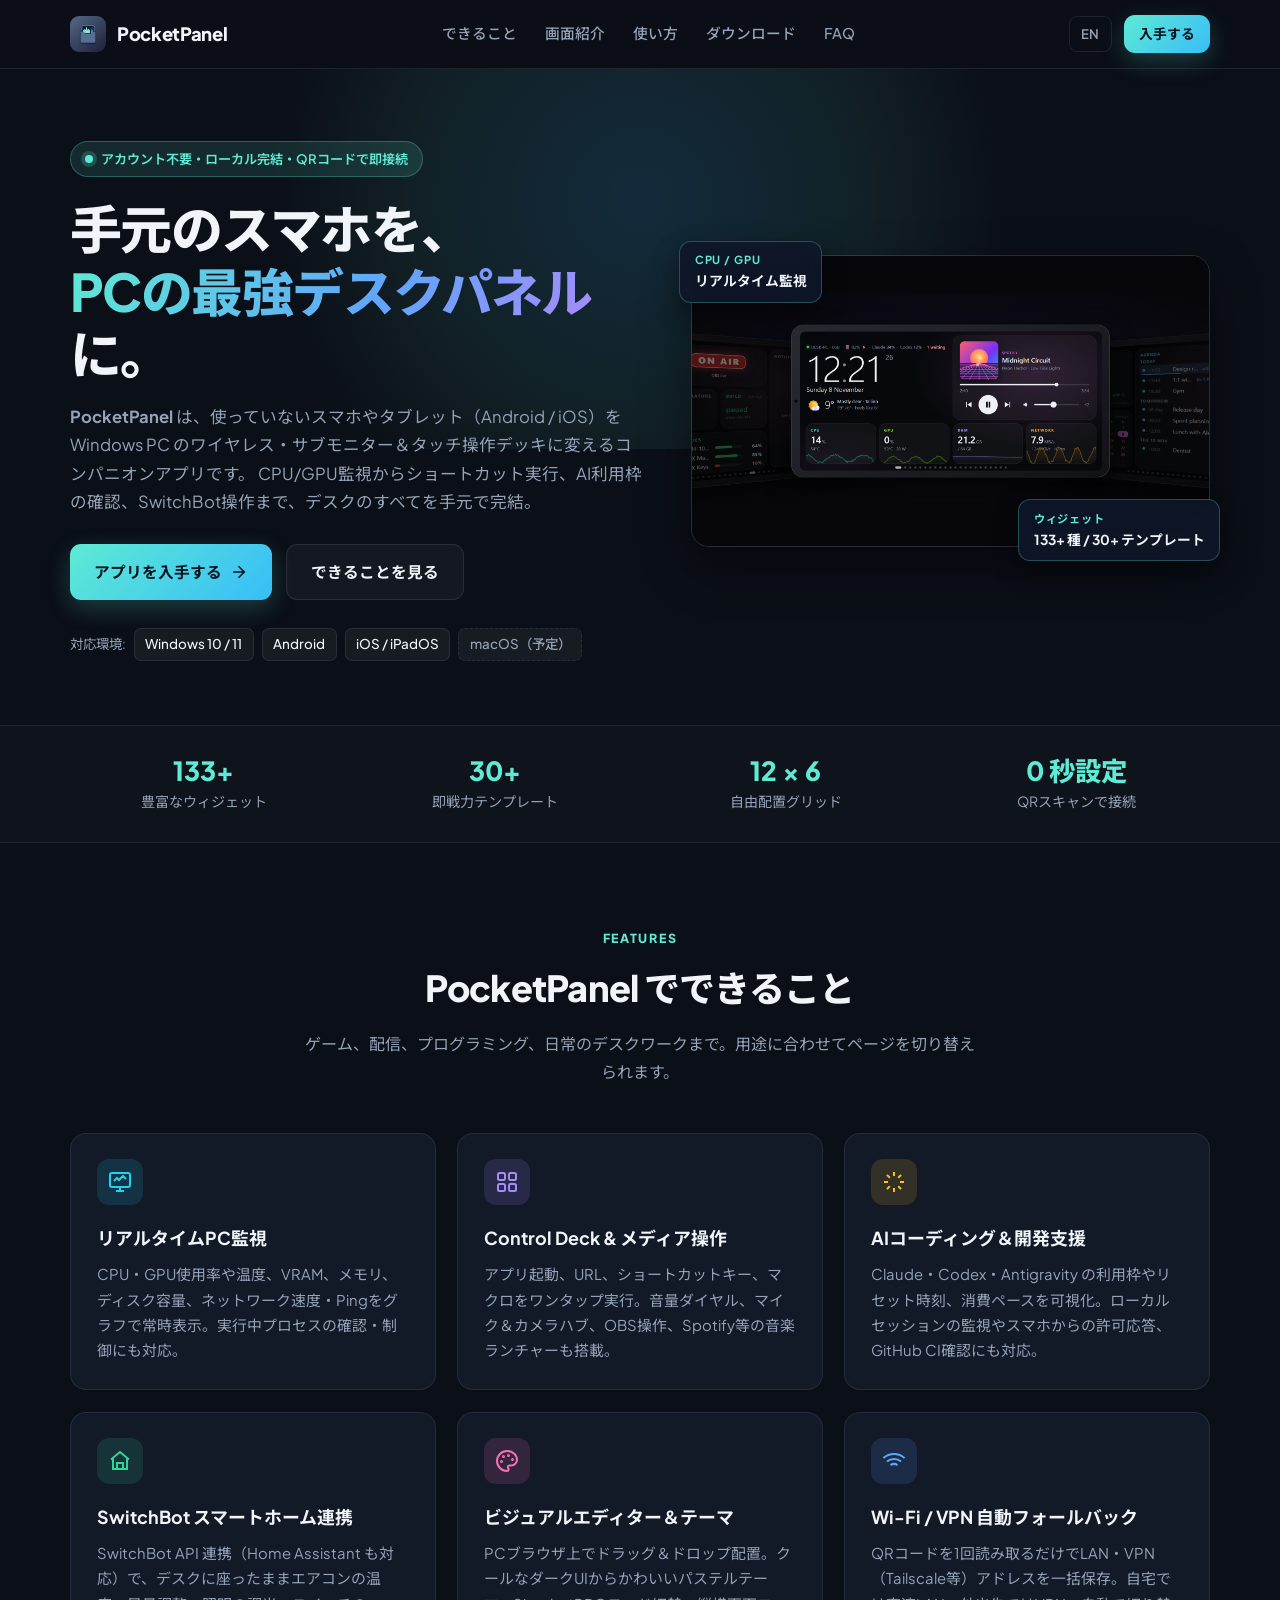
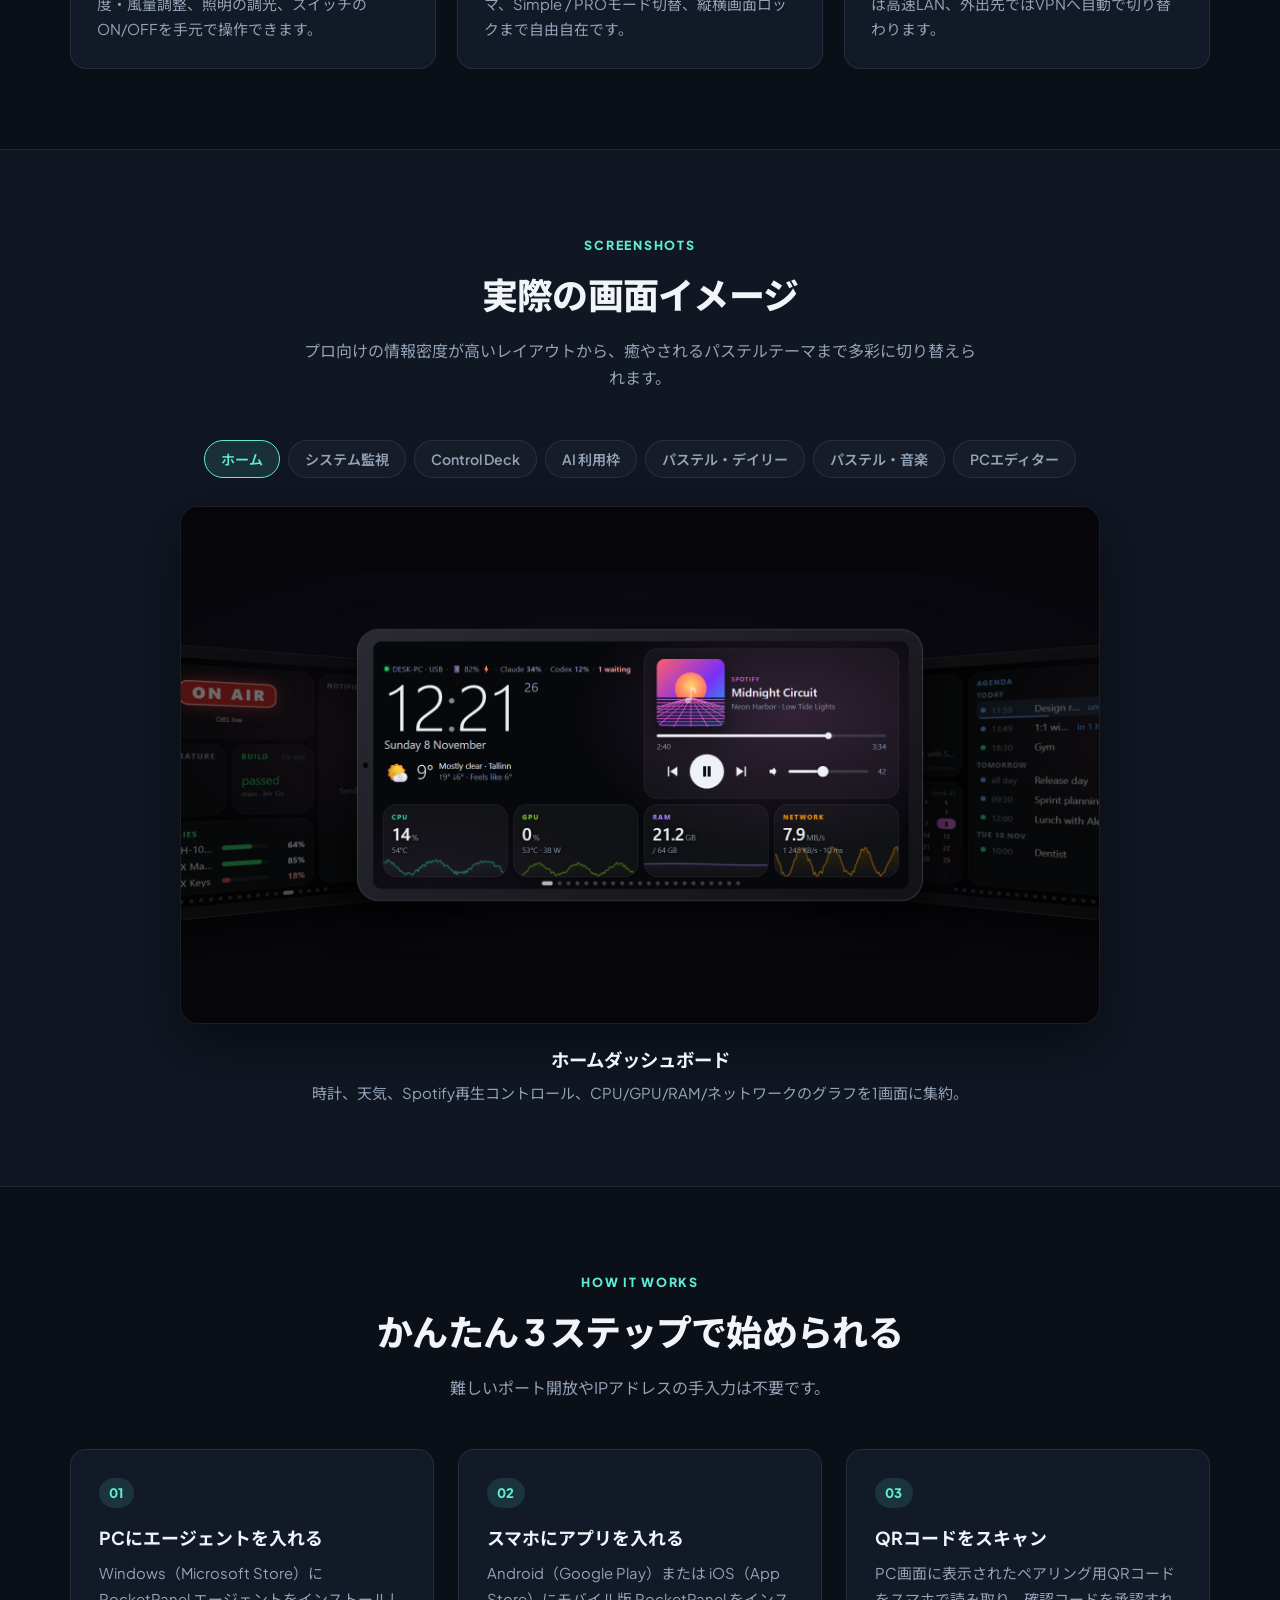
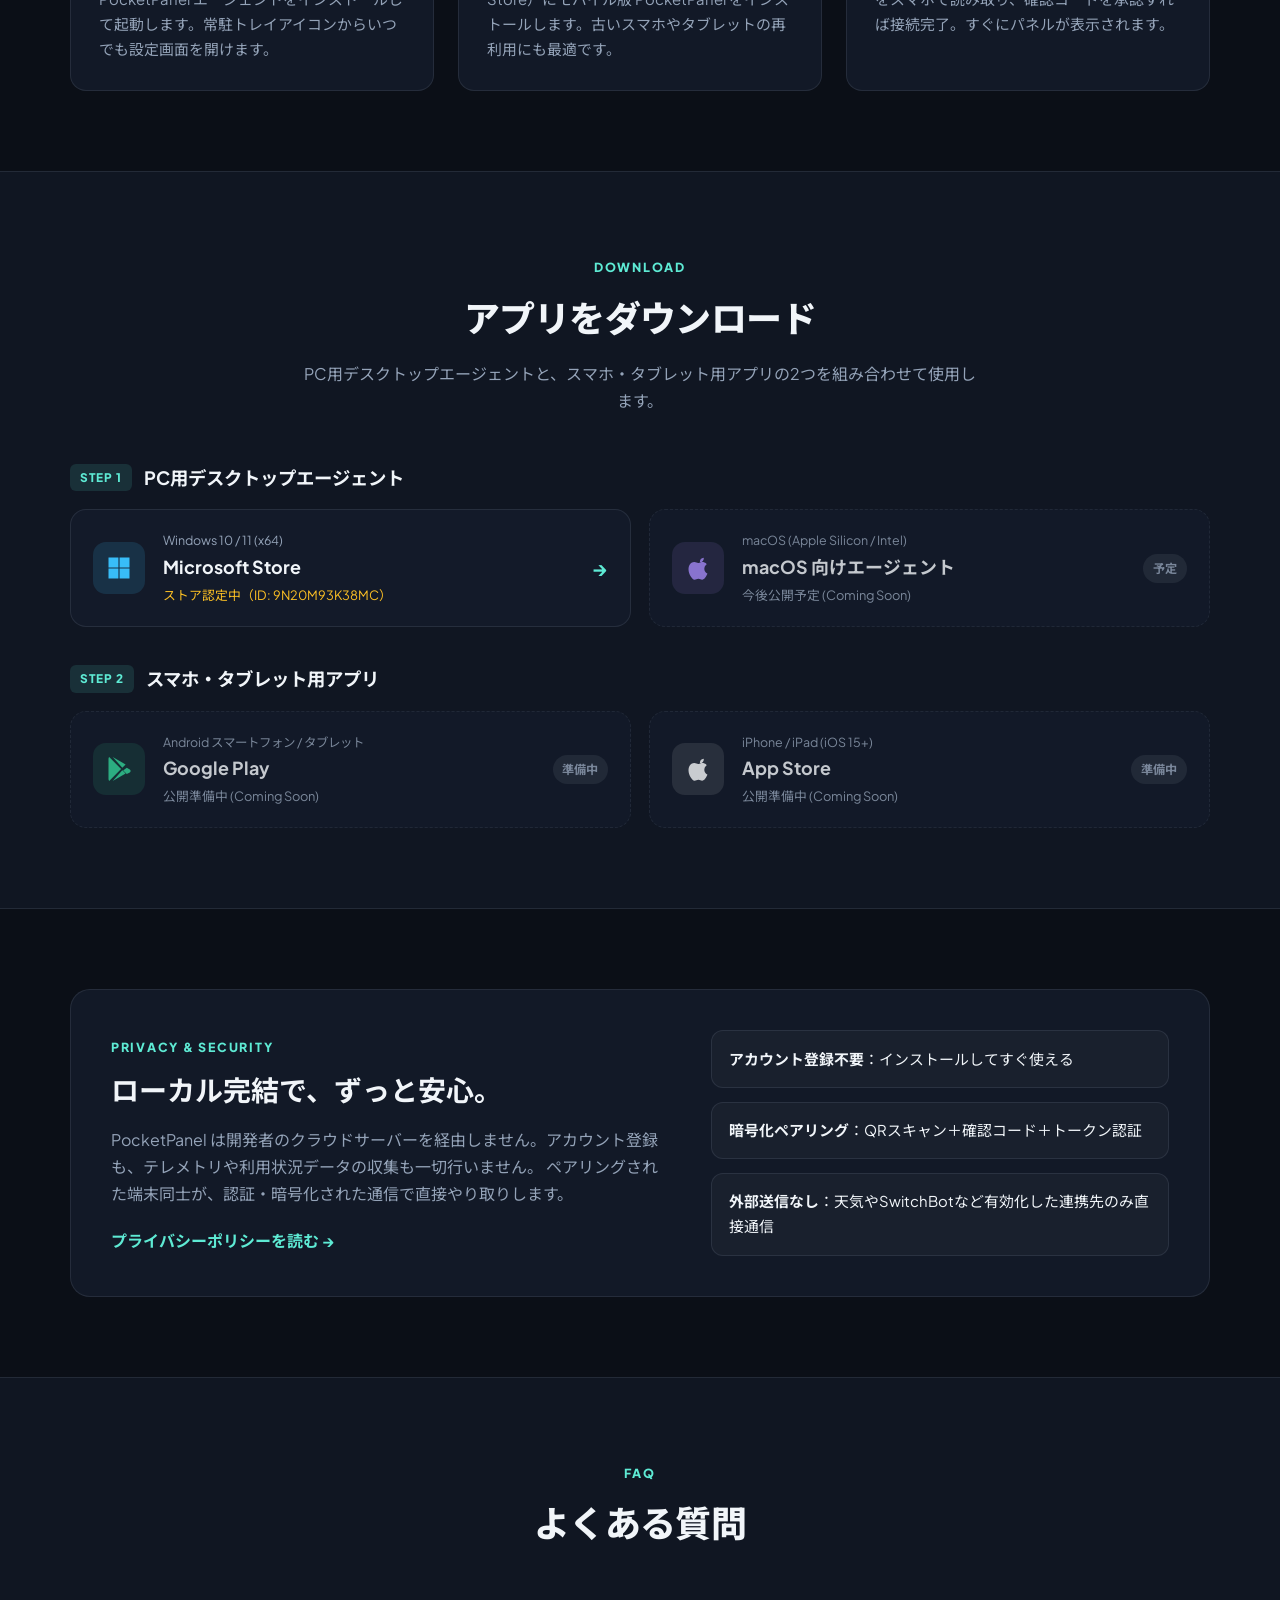
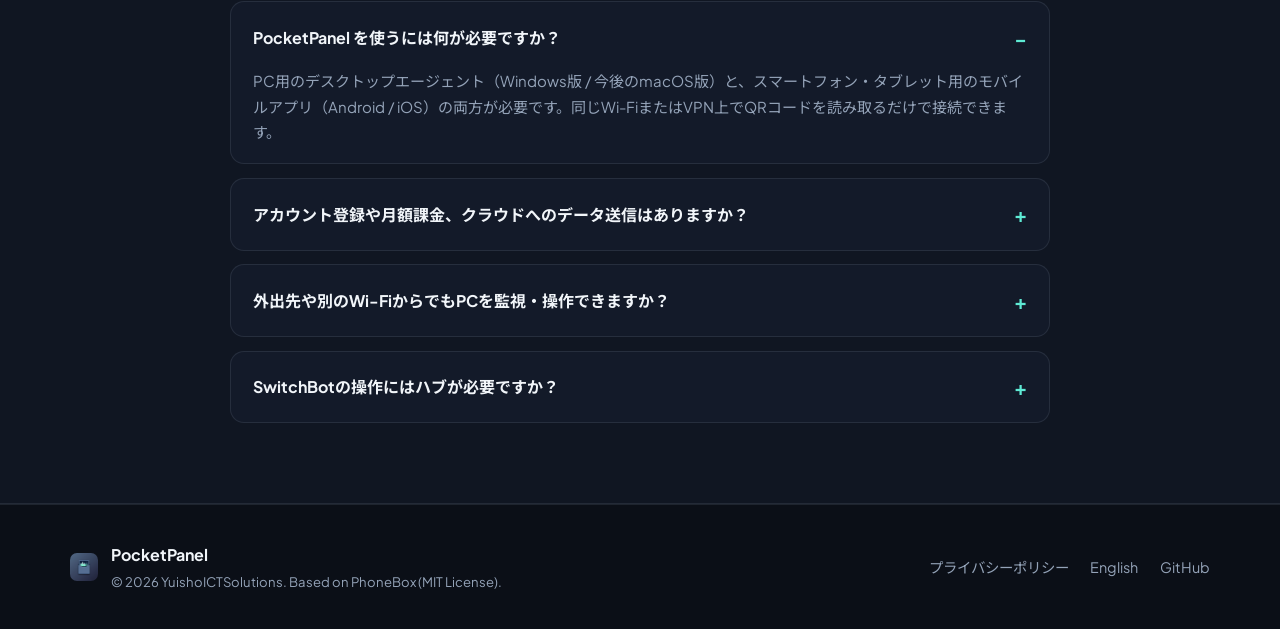
==== index.html @ a10e97d0 "feat: add SEO-optimized PocketPanel website and GitHub Pages workflow" ====
<!DOCTYPE html>
<html lang="ja">
<head>
  <meta charset="UTF-8">
  <meta name="viewport" content="width=device-width, initial-scale=1.0">
  <title>PocketPanel｜スマホをPCのサブモニター＆タッチ操作パネルに</title>
  <meta name="description" content="PocketPanelはスマートフォンやタブレット（Android / iOS）をPCのワイヤレス・サブモニター＆タッチ操作パネルに変えるコンパニオンアプリ。CPU/GPU監視、Control Deck、AI利用枠チェック、SwitchBotスマートホーム連携をQRコード1回で簡単接続。">
  <meta name="keywords" content="PocketPanel,ポケットパネル,サブモニター,PCモニター,システムモニター,マクロデッキ,Control Deck,リモートコントロール,CPU GPU 監視,SwitchBot,Tailscale,Android,iOS,Windows,macOS">
  <meta name="author" content="YuishoICTSolutions">
  <meta name="robots" content="index, follow, max-image-preview:large">
  <meta name="theme-color" content="#0b0f17">

  <!-- Canonical & Multilingual SEO -->
  <link rel="canonical" href="https://shou160714.github.io/DeskPanel/">
  <link rel="alternate" hreflang="ja" href="https://shou160714.github.io/DeskPanel/">
  <link rel="alternate" hreflang="en" href="https://shou160714.github.io/DeskPanel/en/">
  <link rel="alternate" hreflang="x-default" href="https://shou160714.github.io/DeskPanel/en/">

  <!-- Icons & Manifest -->
  <link rel="icon" type="image/png" href="assets/icon.png">
  <link rel="apple-touch-icon" href="assets/icon.png">
  <link rel="manifest" href="site.webmanifest">

  <!-- Open Graph / OGP -->
  <meta property="og:type" content="website">
  <meta property="og:site_name" content="PocketPanel">
  <meta property="og:locale" content="ja_JP">
  <meta property="og:locale:alternate" content="en_US">
  <meta property="og:title" content="PocketPanel｜スマホをPCのサブモニター＆タッチ操作パネルに">
  <meta property="og:description" content="CPU/GPUのリアルタイム監視、ワンタップ操作のControl Deck、AI利用枠・SwitchBot操作まで。スマホ1台を最強のデスクパネルに。">
  <meta property="og:url" content="https://shou160714.github.io/DeskPanel/">
  <meta property="og:image" content="https://shou160714.github.io/DeskPanel/assets/og-image.png">
  <meta property="og:image:width" content="1920">
  <meta property="og:image:height" content="1080">
  <meta property="og:image:alt" content="PocketPanel デスクパネルの画面イメージ">

  <!-- Twitter Card -->
  <meta name="twitter:card" content="summary_large_image">
  <meta name="twitter:title" content="PocketPanel｜スマホをPCのサブモニター＆タッチ操作パネルに">
  <meta name="twitter:description" content="CPU/GPU監視、Control Deck、AIセッション管理、SwitchBot連携をQRコード接続で。Windows・Android・iOS対応。">
  <meta name="twitter:image" content="https://shou160714.github.io/DeskPanel/assets/og-image.png">

  <!-- Fonts -->
  <link rel="preconnect" href="https://fonts.googleapis.com">
  <link rel="preconnect" href="https://fonts.gstatic.com" crossorigin>
  <link href="https://fonts.googleapis.com/css2?family=Noto+Sans+JP:wght@400;500;600;700;800&family=Plus+Jakarta+Sans:wght@500;600;700;800&display=swap" rel="stylesheet">

  <link rel="stylesheet" href="styles.css">

  <!-- Structured Data: SoftwareApplication -->
  <script type="application/ld+json">
  {
    "@context": "https://schema.org",
    "@type": "SoftwareApplication",
    "name": "PocketPanel",
    "applicationCategory": "UtilitiesApplication",
    "operatingSystem": "Windows 10, Windows 11, Android, iOS, macOS",
    "description": "スマートフォンやタブレットをPCのワイヤレス・サブモニターおよびタッチ操作パネルに変えるコンパニオンアプリ。CPU/GPU監視、ショートカット実行、メディア操作、AI利用枠確認、SwitchBotスマートホーム連携に対応。",
    "url": "https://shou160714.github.io/DeskPanel/",
    "image": "https://shou160714.github.io/DeskPanel/assets/og-image.png",
    "screenshot": [
      "https://shou160714.github.io/DeskPanel/assets/screenshots/02_mobile_home.png",
      "https://shou160714.github.io/DeskPanel/assets/screenshots/03_mobile_system.png",
      "https://shou160714.github.io/DeskPanel/assets/screenshots/04_mobile_deck.png",
      "https://shou160714.github.io/DeskPanel/assets/screenshots/05_mobile_ai.png",
      "https://shou160714.github.io/DeskPanel/assets/screenshots/01_pc_editor.png"
    ],
    "softwareVersion": "1.0.1",
    "author": {
      "@type": "Organization",
      "name": "YuishoICTSolutions"
    },
    "publisher": {
      "@type": "Organization",
      "name": "YuishoICTSolutions"
    },
    "offers": {
      "@type": "Offer",
      "price": "0",
      "priceCurrency": "JPY"
    },
    "downloadUrl": "https://apps.microsoft.com/detail/9N20M93K38MC"
  }
  </script>

  <!-- Structured Data: FAQPage -->
  <script type="application/ld+json">
  {
    "@context": "https://schema.org",
    "@type": "FAQPage",
    "mainEntity": [
      {
        "@type": "Question",
        "name": "PocketPanelを使うには何が必要ですか？",
        "acceptedAnswer": {
          "@type": "Answer",
          "text": "PC用のデスクトップエージェント（Windows版・macOS版予定）と、スマートフォン・タブレット用のモバイルアプリ（Android / iOS）が必要です。両方をインストールし、QRコードを読み取るだけで接続できます。"
        }
      },
      {
        "@type": "Question",
        "name": "アカウント登録やクラウドへのデータ送信はありますか？",
        "acceptedAnswer": {
          "@type": "Answer",
          "text": "ありません。PocketPanelはアカウント不要で、開発者のサーバーも保有していません。PCとスマホ間はUSBまたは認証・暗号化されたローカルネットワーク（Wi-Fi / Tailscale等のVPN）で直接通信します。"
        }
      },
      {
        "@type": "Question",
        "name": "外出先や別のネットワークからでも接続できますか？",
        "acceptedAnswer": {
          "@type": "Answer",
          "text": "はい。自宅のWi-Fi（LAN）とVPN（Tailscaleなど）の自動フォールバックに対応しているため、自宅では低遅延のLAN接続、外出先ではVPN経由へ自動で切り替わります。"
        }
      },
      {
        "@type": "Question",
        "name": "SwitchBotなどのスマートホーム操作にも対応していますか？",
        "acceptedAnswer": {
          "@type": "Answer",
          "text": "はい。SwitchBot API連携およびHome Assistantに対応しており、エアコンの温度調整や照明の調光、スイッチのON/OFFをPocketPanelのウィジェットから直接操作できます。"
        }
      }
    ]
  }
  </script>
</head>
<body>
  <!-- Header -->
  <header class="site-header" id="top">
    <div class="container header-inner">
      <a href="#top" class="brand" aria-label="PocketPanel ホーム">
        <img src="assets/icon.png" alt="PocketPanel アイコン" width="36" height="36" class="brand-icon">
        <span class="brand-name">PocketPanel</span>
      </a>

      <nav class="nav-links" aria-label="メインナビゲーション">
        <a href="#features">できること</a>
        <a href="#gallery">画面紹介</a>
        <a href="#how-it-works">使い方</a>
        <a href="#download">ダウンロード</a>
        <a href="#faq">FAQ</a>
      </nav>

      <div class="header-actions">
        <a href="en/" class="lang-switch" hreflang="en" lang="en" aria-label="Switch to English">EN</a>
        <a href="#download" class="btn btn-sm btn-primary">入手する</a>
        <button class="menu-toggle" id="menuToggle" aria-label="メニューを開く" aria-expanded="false">
          <span></span><span></span><span></span>
        </button>
      </div>
    </div>

    <!-- Mobile Drawer -->
    <div class="mobile-nav" id="mobileNav" hidden>
      <a href="#features">できること</a>
      <a href="#gallery">画面紹介</a>
      <a href="#how-it-works">使い方</a>
      <a href="#download">ダウンロード</a>
      <a href="#faq">FAQ</a>
      <a href="en/" hreflang="en" lang="en">English</a>
    </div>
  </header>

  <main>
    <!-- Hero Section -->
    <section class="hero">
      <div class="hero-glow" aria-hidden="true"></div>
      <div class="container hero-grid">
        <div class="hero-copy">
          <div class="badge-pill">
            <span class="pulse-dot" aria-hidden="true"></span>
            アカウント不要・ローカル完結・QRコードで即接続
          </div>
          <h1>
            手元のスマホを、<br>
            <span class="gradient-text">PCの最強デスクパネル</span>に。
          </h1>
          <p class="hero-lead">
            <strong>PocketPanel</strong> は、使っていないスマホやタブレット（Android / iOS）を
            Windows PC のワイヤレス・サブモニター＆タッチ操作デッキに変えるコンパニオンアプリです。
            CPU/GPU監視からショートカット実行、AI利用枠の確認、SwitchBot操作まで、デスクのすべてを手元で完結。
          </p>

          <div class="hero-cta">
            <a href="#download" class="btn btn-primary btn-lg">
              アプリを入手する
              <svg width="18" height="18" viewBox="0 0 24 24" fill="none" stroke="currentColor" stroke-width="2.2" stroke-linecap="round" stroke-linejoin="round" aria-hidden="true"><path d="M5 12h14"/><path d="m12 5 7 7-7 7"/></svg>
            </a>
            <a href="#features" class="btn btn-ghost btn-lg">できることを見る</a>
          </div>

          <div class="hero-platforms" aria-label="対応プラットフォーム">
            <span>対応環境:</span>
            <span class="platform-chip">Windows 10 / 11</span>
            <span class="platform-chip">Android</span>
            <span class="platform-chip">iOS / iPadOS</span>
            <span class="platform-chip chip-soon">macOS（予定）</span>
          </div>
        </div>

        <div class="hero-visual">
          <div class="device-showcase">
            <img
              src="assets/screenshots/02_mobile_home.png"
              alt="PocketPanel ホーム画面：時計、天気、Spotify再生操作、CPU/GPU/RAM/ネットワークのリアルタイムグラフを表示"
              width="1920"
              height="1080"
              class="hero-image"
            >
            <div class="floating-card fc-1">
              <span class="fc-label">CPU / GPU</span>
              <span class="fc-value">リアルタイム監視</span>
            </div>
            <div class="floating-card fc-2">
              <span class="fc-label">ウィジェット</span>
              <span class="fc-value">133+ 種 / 30+ テンプレート</span>
            </div>
          </div>
        </div>
      </div>
    </section>

    <!-- Highlights Strip -->
    <section class="highlights" aria-label="主な数値と特徴">
      <div class="container highlights-grid">
        <div class="highlight-item">
          <strong>133+</strong>
          <span>豊富なウィジェット</span>
        </div>
        <div class="highlight-item">
          <strong>30+</strong>
          <span>即戦力テンプレート</span>
        </div>
        <div class="highlight-item">
          <strong>12 × 6</strong>
          <span>自由配置グリッド</span>
        </div>
        <div class="highlight-item">
          <strong>0 秒設定</strong>
          <span>QRスキャンで接続</span>
        </div>
      </div>
    </section>

    <!-- Features Section -->
    <section class="section" id="features">
      <div class="container">
        <div class="section-head">
          <span class="section-eyebrow">FEATURES</span>
          <h2>PocketPanel でできること</h2>
          <p>ゲーム、配信、プログラミング、日常のデスクワークまで。用途に合わせてページを切り替えられます。</p>
        </div>

        <div class="features-grid">
          <article class="feature-card">
            <div class="feature-icon icon-cyan" aria-hidden="true">
              <svg width="24" height="24" viewBox="0 0 24 24" fill="none" stroke="currentColor" stroke-width="2"><rect x="2" y="3" width="20" height="14" rx="2"/><path d="M8 21h8"/><path d="M12 17v4"/><path d="m6 11 3-3 2 2 4-4 3 3"/></svg>
            </div>
            <h3>リアルタイムPC監視</h3>
            <p>CPU・GPU使用率や温度、VRAM、メモリ、ディスク容量、ネットワーク速度・Pingをグラフで常時表示。実行中プロセスの確認・制御にも対応。</p>
          </article>

          <article class="feature-card">
            <div class="feature-icon icon-purple" aria-hidden="true">
              <svg width="24" height="24" viewBox="0 0 24 24" fill="none" stroke="currentColor" stroke-width="2"><rect x="3" y="3" width="7" height="7" rx="1.5"/><rect x="14" y="3" width="7" height="7" rx="1.5"/><rect x="3" y="14" width="7" height="7" rx="1.5"/><rect x="14" y="14" width="7" height="7" rx="1.5"/></svg>
            </div>
            <h3>Control Deck &amp; メディア操作</h3>
            <p>アプリ起動、URL、ショートカットキー、マクロをワンタップ実行。音量ダイヤル、マイク＆カメラハブ、OBS操作、Spotify等の音楽ランチャーも搭載。</p>
          </article>

          <article class="feature-card">
            <div class="feature-icon icon-amber" aria-hidden="true">
              <svg width="24" height="24" viewBox="0 0 24 24" fill="none" stroke="currentColor" stroke-width="2"><path d="M12 2v4"/><path d="m16.2 7.8 2.9-2.9"/><path d="M18 12h4"/><path d="m16.2 16.2 2.9 2.9"/><path d="M12 18v4"/><path d="m4.9 19.1 2.9-2.9"/><path d="M2 12h4"/><path d="m4.9 4.9 2.9 2.9"/></svg>
            </div>
            <h3>AIコーディング＆開発支援</h3>
            <p>Claude・Codex・Antigravity の利用枠やリセット時刻、消費ペースを可視化。ローカルセッションの監視やスマホからの許可応答、GitHub CI確認にも対応。</p>
          </article>

          <article class="feature-card">
            <div class="feature-icon icon-emerald" aria-hidden="true">
              <svg width="24" height="24" viewBox="0 0 24 24" fill="none" stroke="currentColor" stroke-width="2"><path d="M3 10.5 12 3l9 7.5"/><path d="M5 9.5V20h14V9.5"/><path d="M9 20v-6h6v6"/></svg>
            </div>
            <h3>SwitchBot スマートホーム連携</h3>
            <p>SwitchBot API 連携（Home Assistant も対応）で、デスクに座ったままエアコンの温度・風量調整、照明の調光、スイッチのON/OFFを手元で操作できます。</p>
          </article>

          <article class="feature-card">
            <div class="feature-icon icon-pink" aria-hidden="true">
              <svg width="24" height="24" viewBox="0 0 24 24" fill="none" stroke="currentColor" stroke-width="2"><circle cx="13.5" cy="6.5" r=".5" fill="currentColor"/><circle cx="17.5" cy="10.5" r=".5" fill="currentColor"/><circle cx="8.5" cy="7.5" r=".5" fill="currentColor"/><circle cx="6.5" cy="12.5" r=".5" fill="currentColor"/><path d="M12 2C6.5 2 2 6.5 2 12s4.5 10 10 10c.926 0 1.648-.746 1.648-1.688 0-.437-.18-.835-.437-1.125-.29-.289-.438-.652-.438-1.125a1.64 1.64 0 0 1 1.668-1.668h1.996c3.051 0 5.555-2.503 5.555-5.554C21.965 6.012 17.461 2 12 2z"/></svg>
            </div>
            <h3>ビジュアルエディター＆テーマ</h3>
            <p>PCブラウザ上でドラッグ＆ドロップ配置。クールなダークUIからかわいいパステルテーマ、Simple / PROモード切替、縦横画面ロックまで自由自在です。</p>
          </article>

          <article class="feature-card">
            <div class="feature-icon icon-blue" aria-hidden="true">
              <svg width="24" height="24" viewBox="0 0 24 24" fill="none" stroke="currentColor" stroke-width="2"><path d="M5 12.55a11 11 0 0 1 14.08 0"/><path d="M1.42 9a16 16 0 0 1 21.16 0"/><path d="M8.53 16.11a6 6 0 0 1 6.95 0"/><line x1="12" y1="20" x2="12.01" y2="20"/></svg>
            </div>
            <h3>Wi-Fi / VPN 自動フォールバック</h3>
            <p>QRコードを1回読み取るだけでLAN・VPN（Tailscale等）アドレスを一括保存。自宅では高速LAN、外出先ではVPNへ自動で切り替わります。</p>
          </article>
        </div>
      </div>
    </section>

    <!-- Gallery Section -->
    <section class="section section-alt" id="gallery">
      <div class="container">
        <div class="section-head">
          <span class="section-eyebrow">SCREENSHOTS</span>
          <h2>実際の画面イメージ</h2>
          <p>プロ向けの情報密度が高いレイアウトから、癒やされるパステルテーマまで多彩に切り替えられます。</p>
        </div>

        <div class="gallery-tabs" role="tablist" aria-label="スクリーンショット切り替え">
          <button class="tab-btn active" role="tab" aria-selected="true" data-slide="0">ホーム</button>
          <button class="tab-btn" role="tab" aria-selected="false" data-slide="1">システム監視</button>
          <button class="tab-btn" role="tab" aria-selected="false" data-slide="2">Control Deck</button>
          <button class="tab-btn" role="tab" aria-selected="false" data-slide="3">AI 利用枠</button>
          <button class="tab-btn" role="tab" aria-selected="false" data-slide="4">パステル・デイリー</button>
          <button class="tab-btn" role="tab" aria-selected="false" data-slide="5">パステル・音楽</button>
          <button class="tab-btn" role="tab" aria-selected="false" data-slide="6">PCエディター</button>
        </div>

        <div class="gallery-stage">
          <div class="gallery-frame">
            <img
              id="galleryMainImage"
              src="assets/screenshots/02_mobile_home.png"
              alt="PocketPanel ホーム画面"
              width="1920"
              height="1080"
              loading="lazy"
            >
          </div>
          <div class="gallery-caption">
            <h3 id="galleryTitle">ホームダッシュボード</h3>
            <p id="galleryDesc">時計、天気、Spotify再生コントロール、CPU/GPU/RAM/ネットワークのグラフを1画面に集約。</p>
          </div>
        </div>
      </div>
    </section>

    <!-- How it works -->
    <section class="section" id="how-it-works">
      <div class="container">
        <div class="section-head">
          <span class="section-eyebrow">HOW IT WORKS</span>
          <h2>かんたん 3 ステップで始められる</h2>
          <p>難しいポート開放やIPアドレスの手入力は不要です。</p>
        </div>

        <div class="steps-grid">
          <div class="step-card">
            <span class="step-num">01</span>
            <h3>PCにエージェントを入れる</h3>
            <p>Windows（Microsoft Store）に PocketPanel エージェントをインストールして起動します。常駐トレイアイコンからいつでも設定画面を開けます。</p>
          </div>
          <div class="step-card">
            <span class="step-num">02</span>
            <h3>スマホにアプリを入れる</h3>
            <p>Android（Google Play）または iOS（App Store）にモバイル版 PocketPanel をインストールします。古いスマホやタブレットの再利用にも最適です。</p>
          </div>
          <div class="step-card">
            <span class="step-num">03</span>
            <h3>QRコードをスキャン</h3>
            <p>PC画面に表示されたペアリング用QRコードをスマホで読み取り、確認コードを承認すれば接続完了。すぐにパネルが表示されます。</p>
          </div>
        </div>
      </div>
    </section>

    <!-- Download / Store Links Section -->
    <section class="section section-alt" id="download">
      <div class="container">
        <div class="section-head">
          <span class="section-eyebrow">DOWNLOAD</span>
          <h2>アプリをダウンロード</h2>
          <p>PC用デスクトップエージェントと、スマホ・タブレット用アプリの2つを組み合わせて使用します。</p>
        </div>

        <div class="download-groups">
          <!-- PC Agent Group -->
          <div class="download-group">
            <h3 class="group-title">
              <span class="group-step">STEP 1</span>
              PC用デスクトップエージェント
            </h3>
            <div class="store-cards">
              <a
                href="https://apps.microsoft.com/detail/9N20M93K38MC"
                target="_blank"
                rel="noopener noreferrer"
                class="store-card"
                data-store="msStore"
              >
                <div class="store-icon store-ms" aria-hidden="true">
                  <svg width="28" height="28" viewBox="0 0 24 24" fill="currentColor"><path d="M3 3h8.5v8.5H3V3zm9.5 0H21v8.5h-8.5V3zM3 12.5h8.5V21H3v-8.5zm9.5 0H21V21h-8.5v-8.5z"/></svg>
                </div>
                <div class="store-info">
                  <span class="store-sub">Windows 10 / 11 (x64)</span>
                  <strong class="store-name">Microsoft Store</strong>
                  <span class="store-status status-review">ストア認定中（ID: 9N20M93K38MC）</span>
                </div>
                <span class="store-arrow" aria-hidden="true">→</span>
              </a>

              <div class="store-card store-soon" data-store="macOs" aria-disabled="true">
                <div class="store-icon store-mac" aria-hidden="true">
                  <svg width="28" height="28" viewBox="0 0 24 24" fill="currentColor"><path d="M18.71 19.5c-.83 1.24-1.71 2.45-3.05 2.47-1.34.03-1.77-.79-3.29-.79-1.53 0-2 .77-3.27.82-1.31.05-2.3-1.32-3.14-2.53C4.25 17 2.94 12.45 4.7 9.39c.87-1.52 2.43-2.48 4.12-2.51 1.28-.02 2.5.87 3.29.87.78 0 2.26-1.07 3.81-.91.65.03 2.47.26 3.64 1.98-.09.06-2.17 1.28-2.15 3.81.03 3.02 2.65 4.03 2.68 4.04-.03.07-.42 1.44-1.38 2.83M15.96 6.32c.66-.8 1.11-1.91.99-3.02-.95.04-2.11.63-2.79 1.43-.61.7-.11 1.84-.98 2.93 1.07.08 2.12-.54 2.78-1.34z"/></svg>
                </div>
                <div class="store-info">
                  <span class="store-sub">macOS (Apple Silicon / Intel)</span>
                  <strong class="store-name">macOS 向けエージェント</strong>
                  <span class="store-status status-soon">今後公開予定 (Coming Soon)</span>
                </div>
                <span class="store-badge">予定</span>
              </div>
            </div>
          </div>

          <!-- Mobile App Group -->
          <div class="download-group">
            <h3 class="group-title">
              <span class="group-step">STEP 2</span>
              スマホ・タブレット用アプリ
            </h3>
            <div class="store-cards">
              <div class="store-card store-soon" data-store="googlePlay" aria-disabled="true">
                <div class="store-icon store-play" aria-hidden="true">
                  <svg width="28" height="28" viewBox="0 0 24 24" fill="currentColor"><path d="M3.61 1.814L13.793 12 3.61 22.186a1.75 1.75 0 0 1-.61-1.34V3.154c0-.517.224-.998.61-1.34zm11.24 11.243l2.823 2.823-11.07 6.306 8.247-9.129zm3.822-2.176l2.573 1.466c.99.564.99 1.992 0 2.556l-2.573 1.466-3.133-3.133 3.133-2.355zM6.603 1.814l11.07 6.306-2.823 2.823L6.603 1.814z"/></svg>
                </div>
                <div class="store-info">
                  <span class="store-sub">Android スマートフォン / タブレット</span>
                  <strong class="store-name">Google Play</strong>
                  <span class="store-status status-soon">公開準備中 (Coming Soon)</span>
                </div>
                <span class="store-badge">準備中</span>
              </div>

              <div class="store-card store-soon" data-store="appStore" aria-disabled="true">
                <div class="store-icon store-ios" aria-hidden="true">
                  <svg width="28" height="28" viewBox="0 0 24 24" fill="currentColor"><path d="M18.71 19.5c-.83 1.24-1.71 2.45-3.05 2.47-1.34.03-1.77-.79-3.29-.79-1.53 0-2 .77-3.27.82-1.31.05-2.3-1.32-3.14-2.53C4.25 17 2.94 12.45 4.7 9.39c.87-1.52 2.43-2.48 4.12-2.51 1.28-.02 2.5.87 3.29.87.78 0 2.26-1.07 3.81-.91.65.03 2.47.26 3.64 1.98-.09.06-2.17 1.28-2.15 3.81.03 3.02 2.65 4.03 2.68 4.04-.03.07-.42 1.44-1.38 2.83M15.96 6.32c.66-.8 1.11-1.91.99-3.02-.95.04-2.11.63-2.79 1.43-.61.7-.11 1.84-.98 2.93 1.07.08 2.12-.54 2.78-1.34z"/></svg>
                </div>
                <div class="store-info">
                  <span class="store-sub">iPhone / iPad (iOS 15+)</span>
                  <strong class="store-name">App Store</strong>
                  <span class="store-status status-soon">公開準備中 (Coming Soon)</span>
                </div>
                <span class="store-badge">準備中</span>
              </div>
            </div>
          </div>
        </div>
      </div>
    </section>

    <!-- Privacy & Security -->
    <section class="section" id="security">
      <div class="container security-box">
        <div class="security-copy">
          <span class="section-eyebrow">PRIVACY &amp; SECURITY</span>
          <h2>ローカル完結で、ずっと安心。</h2>
          <p>
            PocketPanel は開発者のクラウドサーバーを経由しません。アカウント登録も、テレメトリや利用状況データの収集も一切行いません。
            ペアリングされた端末同士が、認証・暗号化された通信で直接やり取りします。
          </p>
          <a href="privacy.html" class="link-arrow">プライバシーポリシーを読む →</a>
        </div>
        <ul class="security-list">
          <li><strong>アカウント登録不要</strong>：インストールしてすぐ使える</li>
          <li><strong>暗号化ペアリング</strong>：QRスキャン＋確認コード＋トークン認証</li>
          <li><strong>外部送信なし</strong>：天気やSwitchBotなど有効化した連携先のみ直接通信</li>
        </ul>
      </div>
    </section>

    <!-- FAQ Section -->
    <section class="section section-alt" id="faq">
      <div class="container faq-container">
        <div class="section-head">
          <span class="section-eyebrow">FAQ</span>
          <h2>よくある質問</h2>
        </div>

        <div class="faq-list">
          <details class="faq-item" open>
            <summary>PocketPanel を使うには何が必要ですか？</summary>
            <p>PC用のデスクトップエージェント（Windows版 / 今後のmacOS版）と、スマートフォン・タブレット用のモバイルアプリ（Android / iOS）の両方が必要です。同じWi-FiまたはVPN上でQRコードを読み取るだけで接続できます。</p>
          </details>
          <details class="faq-item">
            <summary>アカウント登録や月額課金、クラウドへのデータ送信はありますか？</summary>
            <p>いいえ、アカウント登録やクラウドサーバーへのデータ送信はありません。すべての設定やPCステータス情報はローカル環境とペアリング済み端末の間でのみ通信されます。</p>
          </details>
          <details class="faq-item">
            <summary>外出先や別のWi-FiからでもPCを監視・操作できますか？</summary>
            <p>はい。TailscaleなどのVPNアドレスもQRコードペアリング時に一括保存されるため、自宅Wi-Fiでは低遅延のLAN接続、外出先ではVPN経由へ自動で切り替わります。</p>
          </details>
          <details class="faq-item">
            <summary>SwitchBotの操作にはハブが必要ですか？</summary>
            <p>SwitchBot API（v1.1）経由でデバイスと通信するため、SwitchBotアプリ上でAPIトークン・シークレットを発行し、対応するSwitchBotハブ製品等と連携しているデバイスを操作できます。</p>
          </details>
        </div>
      </div>
    </section>
  </main>

  <!-- Footer -->
  <footer class="site-footer">
    <div class="container footer-inner">
      <div class="footer-brand">
        <img src="assets/icon.png" alt="PocketPanel" width="28" height="28">
        <div>
          <strong>PocketPanel</strong>
          <p class="footer-copy">© 2026 YuishoICTSolutions. Based on PhoneBox (MIT License).</p>
        </div>
      </div>
      <div class="footer-links">
        <a href="privacy.html">プライバシーポリシー</a>
        <a href="en/">English</a>
        <a href="https://github.com/shou160714/DeskPanel" target="_blank" rel="noopener noreferrer">GitHub</a>
      </div>
    </div>
  </footer>

  <script src="script.js"></script>
</body>
</html>
---- styles.css ----
:root {
  --bg: #0b0f17;
  --bg-alt: #101622;
  --surface: rgba(21, 29, 44, 0.78);
  --surface-hover: rgba(30, 41, 61, 0.92);
  --border: rgba(148, 163, 184, 0.14);
  --border-strong: rgba(94, 234, 212, 0.35);
  --text: #f1f5f9;
  --text-muted: #94a3b8;
  --accent: #5eead4;
  --accent-2: #60a5fa;
  --accent-bg: rgba(94, 234, 212, 0.12);
  --radius: 16px;
  --radius-sm: 10px;
  --shadow: 0 20px 50px rgba(0, 0, 0, 0.45);
  --font-sans: "Plus Jakarta Sans", "Noto Sans JP", system-ui, -apple-system, sans-serif;
}

*,
*::before,
*::after {
  box-sizing: border-box;
}

html {
  scroll-behavior: smooth;
}

body {
  margin: 0;
  font-family: var(--font-sans);
  background: var(--bg);
  color: var(--text);
  line-height: 1.7;
  -webkit-font-smoothing: antialiased;
  overflow-x: hidden;
}

img {
  max-width: 100%;
  height: auto;
  display: block;
}

a {
  color: inherit;
  text-decoration: none;
}

.container {
  width: min(1140px, 100% - 2.5rem);
  margin-inline: auto;
}

/* Header */
.site-header {
  position: sticky;
  top: 0;
  z-index: 50;
  background: rgba(11, 15, 23, 0.82);
  backdrop-filter: blur(14px);
  border-bottom: 1px solid var(--border);
}

.header-inner {
  display: flex;
  align-items: center;
  justify-content: space-between;
  height: 68px;
  gap: 1rem;
}

.brand {
  display: flex;
  align-items: center;
  gap: 0.7rem;
  font-weight: 800;
  font-size: 1.15rem;
  letter-spacing: -0.02em;
}

.brand-icon {
  border-radius: 9px;
}

.nav-links {
  display: flex;
  align-items: center;
  gap: 1.75rem;
}

.nav-links a {
  font-size: 0.92rem;
  font-weight: 500;
  color: var(--text-muted);
  transition: color 0.2s;
}

.nav-links a:hover {
  color: var(--text);
}

.header-actions {
  display: flex;
  align-items: center;
  gap: 0.75rem;
}

.lang-switch {
  padding: 0.35rem 0.7rem;
  border-radius: 8px;
  border: 1px solid var(--border);
  font-size: 0.82rem;
  font-weight: 600;
  color: var(--text-muted);
  transition: all 0.2s;
}

.lang-switch:hover {
  color: var(--text);
  border-color: var(--border-strong);
}

.menu-toggle {
  display: none;
  flex-direction: column;
  justify-content: center;
  gap: 5px;
  width: 38px;
  height: 38px;
  background: transparent;
  border: 1px solid var(--border);
  border-radius: 8px;
  cursor: pointer;
  padding: 0 8px;
}

.menu-toggle span {
  display: block;
  height: 2px;
  background: var(--text);
  border-radius: 2px;
}

.mobile-nav {
  display: flex;
  flex-direction: column;
  padding: 0.75rem 1.25rem 1.25rem;
  border-top: 1px solid var(--border);
  background: var(--bg);
}

.mobile-nav[hidden] {
  display: none;
}

.mobile-nav a {
  padding: 0.65rem 0;
  color: var(--text-muted);
  font-weight: 500;
  border-bottom: 1px solid rgba(148, 163, 184, 0.08);
}

/* Buttons */
.btn {
  display: inline-flex;
  align-items: center;
  justify-content: center;
  gap: 0.5rem;
  font-weight: 700;
  border-radius: 11px;
  transition: transform 0.18s, box-shadow 0.2s, background 0.2s, border-color 0.2s;
  cursor: pointer;
}

.btn-sm {
  padding: 0.45rem 0.95rem;
  font-size: 0.86rem;
}

.btn-lg {
  padding: 0.85rem 1.5rem;
  font-size: 0.98rem;
}

.btn-primary {
  background: linear-gradient(135deg, #5eead4, #38bdf8);
  color: #06131f;
  box-shadow: 0 8px 24px rgba(94, 234, 212, 0.22);
}

.btn-primary:hover {
  transform: translateY(-2px);
  box-shadow: 0 12px 28px rgba(94, 234, 212, 0.34);
}

.btn-ghost {
  background: rgba(255, 255, 255, 0.04);
  border: 1px solid var(--border);
  color: var(--text);
}

.btn-ghost:hover {
  background: rgba(255, 255, 255, 0.09);
  border-color: rgba(148, 163, 184, 0.35);
}

/* Hero */
.hero {
  position: relative;
  padding: 4.5rem 0 4rem;
  overflow: hidden;
}

.hero-glow {
  position: absolute;
  inset: -120px auto auto 50%;
  transform: translateX(-50%);
  width: 900px;
  height: 500px;
  background: radial-gradient(circle, rgba(56, 189, 248, 0.16) 0%, rgba(94, 234, 212, 0.08) 45%, transparent 72%);
  pointer-events: none;
  z-index: 0;
}

.hero-grid {
  position: relative;
  z-index: 1;
  display: grid;
  grid-template-columns: 1.05fr 0.95fr;
  gap: 3rem;
  align-items: center;
}

.badge-pill {
  display: inline-flex;
  align-items: center;
  gap: 0.55rem;
  padding: 0.38rem 0.85rem;
  border-radius: 999px;
  background: var(--accent-bg);
  border: 1px solid rgba(94, 234, 212, 0.28);
  color: var(--accent);
  font-size: 0.82rem;
  font-weight: 600;
  margin-bottom: 1.25rem;
}

.pulse-dot {
  width: 8px;
  height: 8px;
  border-radius: 50%;
  background: var(--accent);
  box-shadow: 0 0 0 4px rgba(94, 234, 212, 0.2);
}

.hero h1 {
  margin: 0 0 1.15rem;
  font-size: clamp(2.1rem, 4.2vw, 3.25rem);
  line-height: 1.2;
  letter-spacing: -0.03em;
  font-weight: 800;
}

.gradient-text {
  background: linear-gradient(120deg, #5eead4 0%, #60a5fa 60%, #a78bfa 100%);
  -webkit-background-clip: text;
  background-clip: text;
  color: transparent;
}

.hero-lead {
  color: var(--text-muted);
  font-size: 1.04rem;
  margin: 0 0 1.75rem;
  max-width: 56ch;
}

.hero-cta {
  display: flex;
  flex-wrap: wrap;
  gap: 0.85rem;
  margin-bottom: 1.75rem;
}

.hero-platforms {
  display: flex;
  flex-wrap: wrap;
  align-items: center;
  gap: 0.5rem;
  font-size: 0.84rem;
  color: var(--text-muted);
}

.platform-chip {
  padding: 0.25rem 0.65rem;
  border-radius: 7px;
  background: rgba(255, 255, 255, 0.05);
  border: 1px solid var(--border);
  color: var(--text);
  font-weight: 500;
}

.chip-soon {
  color: var(--text-muted);
  border-style: dashed;
}

.device-showcase {
  position: relative;
}

.hero-image {
  border-radius: 18px;
  border: 1px solid rgba(148, 163, 184, 0.2);
  box-shadow: var(--shadow);
}

.floating-card {
  position: absolute;
  background: rgba(15, 23, 42, 0.88);
  backdrop-filter: blur(10px);
  border: 1px solid rgba(94, 234, 212, 0.28);
  border-radius: 12px;
  padding: 0.55rem 0.9rem;
  box-shadow: 0 10px 25px rgba(0, 0, 0, 0.4);
  display: flex;
  flex-direction: column;
}

.fc-1 {
  top: -14px;
  left: -12px;
}

.fc-2 {
  bottom: -14px;
  right: -10px;
}

.fc-label {
  font-size: 0.7rem;
  text-transform: uppercase;
  letter-spacing: 0.08em;
  color: var(--accent);
  font-weight: 700;
}

.fc-value {
  font-size: 0.86rem;
  font-weight: 700;
}

/* Highlights Strip */
.highlights {
  border-block: 1px solid var(--border);
  background: rgba(255, 255, 255, 0.015);
  padding: 1.75rem 0;
}

.highlights-grid {
  display: grid;
  grid-template-columns: repeat(4, 1fr);
  gap: 1.5rem;
  text-align: center;
}

.highlight-item strong {
  display: block;
  font-size: 1.65rem;
  font-weight: 800;
  color: var(--accent);
  line-height: 1.25;
}

.highlight-item span {
  font-size: 0.88rem;
  color: var(--text-muted);
}

/* Sections */
.section {
  padding: 5rem 0;
}

.section-alt {
  background: var(--bg-alt);
  border-block: 1px solid var(--border);
}

.section-head {
  text-align: center;
  max-width: 680px;
  margin: 0 auto 3rem;
}

.section-eyebrow {
  display: inline-block;
  font-size: 0.78rem;
  font-weight: 800;
  letter-spacing: 0.14em;
  color: var(--accent);
  margin-bottom: 0.5rem;
}

.section-head h2 {
  margin: 0 0 0.75rem;
  font-size: clamp(1.65rem, 3vw, 2.25rem);
  font-weight: 800;
  letter-spacing: -0.02em;
}

.section-head p {
  margin: 0;
  color: var(--text-muted);
}

/* Features Grid */
.features-grid {
  display: grid;
  grid-template-columns: repeat(3, 1fr);
  gap: 1.35rem;
}

.feature-card {
  background: var(--surface);
  border: 1px solid var(--border);
  border-radius: var(--radius);
  padding: 1.6rem;
  transition: transform 0.2s, border-color 0.2s, background 0.2s;
}

.feature-card:hover {
  transform: translateY(-4px);
  border-color: var(--border-strong);
  background: var(--surface-hover);
}

.feature-icon {
  width: 46px;
  height: 46px;
  border-radius: 12px;
  display: grid;
  place-items: center;
  margin-bottom: 1.1rem;
}

.icon-cyan { background: rgba(34, 211, 238, 0.14); color: #22d3ee; }
.icon-purple { background: rgba(167, 139, 250, 0.14); color: #a78bfa; }
.icon-amber { background: rgba(251, 191, 36, 0.14); color: #fbbf24; }
.icon-emerald { background: rgba(52, 211, 153, 0.14); color: #34d399; }
.icon-pink { background: rgba(244, 114, 182, 0.14); color: #f472b6; }
.icon-blue { background: rgba(96, 165, 250, 0.14); color: #60a5fa; }

.feature-card h3 {
  margin: 0 0 0.55rem;
  font-size: 1.12rem;
  font-weight: 700;
}

.feature-card p {
  margin: 0;
  color: var(--text-muted);
  font-size: 0.93rem;
}

/* Gallery */
.gallery-tabs {
  display: flex;
  flex-wrap: wrap;
  justify-content: center;
  gap: 0.5rem;
  margin-bottom: 1.75rem;
}

.tab-btn {
  padding: 0.5rem 1rem;
  border-radius: 999px;
  border: 1px solid var(--border);
  background: rgba(255, 255, 255, 0.03);
  color: var(--text-muted);
  font-family: inherit;
  font-size: 0.88rem;
  font-weight: 600;
  cursor: pointer;
  transition: all 0.2s;
}

.tab-btn:hover {
  color: var(--text);
  border-color: rgba(148, 163, 184, 0.35);
}

.tab-btn.active {
  background: var(--accent-bg);
  border-color: var(--accent);
  color: var(--accent);
}

.gallery-stage {
  max-width: 920px;
  margin: 0 auto;
}

.gallery-frame {
  border-radius: 18px;
  overflow: hidden;
  border: 1px solid var(--border);
  box-shadow: var(--shadow);
  background: #070a10;
}

.gallery-caption {
  text-align: center;
  margin-top: 1.25rem;
}

.gallery-caption h3 {
  margin: 0 0 0.3rem;
  font-size: 1.15rem;
}

.gallery-caption p {
  margin: 0;
  color: var(--text-muted);
  font-size: 0.94rem;
}

/* Steps */
.steps-grid {
  display: grid;
  grid-template-columns: repeat(3, 1fr);
  gap: 1.5rem;
}

.step-card {
  background: var(--surface);
  border: 1px solid var(--border);
  border-radius: var(--radius);
  padding: 1.75rem;
}

.step-num {
  display: inline-block;
  font-size: 0.82rem;
  font-weight: 800;
  color: var(--accent);
  background: var(--accent-bg);
  padding: 0.25rem 0.65rem;
  border-radius: 999px;
  margin-bottom: 0.9rem;
}

.step-card h3 {
  margin: 0 0 0.5rem;
  font-size: 1.12rem;
}

.step-card p {
  margin: 0;
  color: var(--text-muted);
  font-size: 0.93rem;
}

/* Download Section */
.download-groups {
  display: grid;
  gap: 2.25rem;
}

.group-title {
  display: flex;
  align-items: center;
  gap: 0.75rem;
  margin: 0 0 1rem;
  font-size: 1.15rem;
}

.group-step {
  font-size: 0.74rem;
  font-weight: 800;
  letter-spacing: 0.08em;
  padding: 0.22rem 0.6rem;
  border-radius: 6px;
  background: var(--accent-bg);
  color: var(--accent);
}

.store-cards {
  display: grid;
  grid-template-columns: repeat(2, 1fr);
  gap: 1.1rem;
}

.store-card {
  display: flex;
  align-items: center;
  gap: 1.1rem;
  padding: 1.25rem 1.4rem;
  border-radius: var(--radius);
  background: var(--surface);
  border: 1px solid var(--border);
  transition: transform 0.2s, border-color 0.2s, background 0.2s;
}

a.store-card:hover {
  transform: translateY(-3px);
  border-color: var(--border-strong);
  background: var(--surface-hover);
}

.store-card.store-soon {
  opacity: 0.8;
  border-style: dashed;
}

.store-icon {
  width: 52px;
  height: 52px;
  border-radius: 13px;
  display: grid;
  place-items: center;
  flex-shrink: 0;
}

.store-ms { background: rgba(56, 189, 248, 0.14); color: #38bdf8; }
.store-play { background: rgba(52, 211, 153, 0.14); color: #34d399; }
.store-ios { background: rgba(241, 245, 249, 0.12); color: #f8fafc; }
.store-mac { background: rgba(167, 139, 250, 0.14); color: #a78bfa; }

.store-info {
  display: flex;
  flex-direction: column;
  flex: 1;
  min-width: 0;
}

.store-sub {
  font-size: 0.78rem;
  color: var(--text-muted);
}

.store-name {
  font-size: 1.12rem;
  font-weight: 700;
}

.store-status {
  font-size: 0.8rem;
  margin-top: 0.15rem;
}

.status-review { color: #fbbf24; }
.status-live { color: #34d399; }
.status-soon { color: var(--text-muted); }

.store-arrow {
  font-size: 1.25rem;
  color: var(--accent);
  font-weight: 700;
}

.store-badge {
  font-size: 0.76rem;
  font-weight: 700;
  padding: 0.25rem 0.6rem;
  border-radius: 999px;
  background: rgba(148, 163, 184, 0.14);
  color: var(--text-muted);
}

/* Security */
.security-box {
  display: grid;
  grid-template-columns: 1.1fr 0.9fr;
  gap: 2.5rem;
  align-items: center;
  background: var(--surface);
  border: 1px solid var(--border);
  border-radius: 20px;
  padding: 2.5rem;
}

.security-copy h2 {
  margin: 0 0 0.75rem;
  font-size: 1.75rem;
}

.security-copy p {
  margin: 0 0 1.25rem;
  color: var(--text-muted);
}

.link-arrow {
  color: var(--accent);
  font-weight: 700;
}

.link-arrow:hover {
  text-decoration: underline;
}

.security-list {
  list-style: none;
  margin: 0;
  padding: 0;
  display: grid;
  gap: 0.85rem;
}

.security-list li {
  padding: 0.95rem 1.1rem;
  border-radius: 12px;
  background: rgba(255, 255, 255, 0.03);
  border: 1px solid var(--border);
  font-size: 0.93rem;
}

/* FAQ */
.faq-container {
  max-width: 820px;
}

.faq-list {
  display: grid;
  gap: 0.85rem;
}

.faq-item {
  background: var(--surface);
  border: 1px solid var(--border);
  border-radius: 14px;
  padding: 1.15rem 1.35rem;
}

.faq-item summary {
  font-weight: 700;
  cursor: pointer;
  list-style: none;
  display: flex;
  justify-content: space-between;
  align-items: center;
}

.faq-item summary::after {
  content: "+";
  font-size: 1.25rem;
  color: var(--accent);
}

.faq-item[open] summary::after {
  content: "−";
}

.faq-item p {
  margin: 0.85rem 0 0;
  color: var(--text-muted);
  font-size: 0.94rem;
}

/* Policy Page */
.policy-container {
  max-width: 820px;
}

.policy-container h1 {
  margin-top: 0;
  font-size: 2rem;
}

.policy-meta {
  color: var(--text-muted);
  margin-bottom: 2.5rem;
}

.policy-block {
  background: var(--surface);
  border: 1px solid var(--border);
  border-radius: var(--radius);
  padding: 2rem;
  margin-bottom: 2rem;
}

.policy-block h2 {
  margin-top: 0;
  color: var(--accent);
}

.policy-block p,
.policy-block li {
  color: var(--text-muted);
}

/* Footer */
.site-footer {
  border-top: 1px solid var(--border);
  padding: 2.25rem 0;
}

.footer-inner {
  display: flex;
  flex-wrap: wrap;
  align-items: center;
  justify-content: space-between;
  gap: 1.25rem;
}

.footer-brand {
  display: flex;
  align-items: center;
  gap: 0.8rem;
}

.footer-brand img {
  border-radius: 7px;
}

.footer-copy {
  margin: 0.15rem 0 0;
  font-size: 0.82rem;
  color: var(--text-muted);
}

.footer-links {
  display: flex;
  gap: 1.35rem;
  font-size: 0.9rem;
  color: var(--text-muted);
}

.footer-links a:hover {
  color: var(--text);
}

/* Responsive */
@media (max-width: 960px) {
  .hero-grid,
  .security-box {
    grid-template-columns: 1fr;
  }

  .features-grid,
  .steps-grid {
    grid-template-columns: repeat(2, 1fr);
  }

  .fc-1,
  .fc-2 {
    display: none;
  }
}

@media (max-width: 720px) {
  .nav-links {
    display: none;
  }

  .menu-toggle {
    display: flex;
  }

  .highlights-grid,
  .features-grid,
  .steps-grid,
  .store-cards {
    grid-template-columns: 1fr;
  }

  .highlights-grid {
    grid-template-columns: repeat(2, 1fr);
  }

  .section {
    padding: 3.5rem 0;
  }

  .security-box {
    padding: 1.5rem;
  }
}
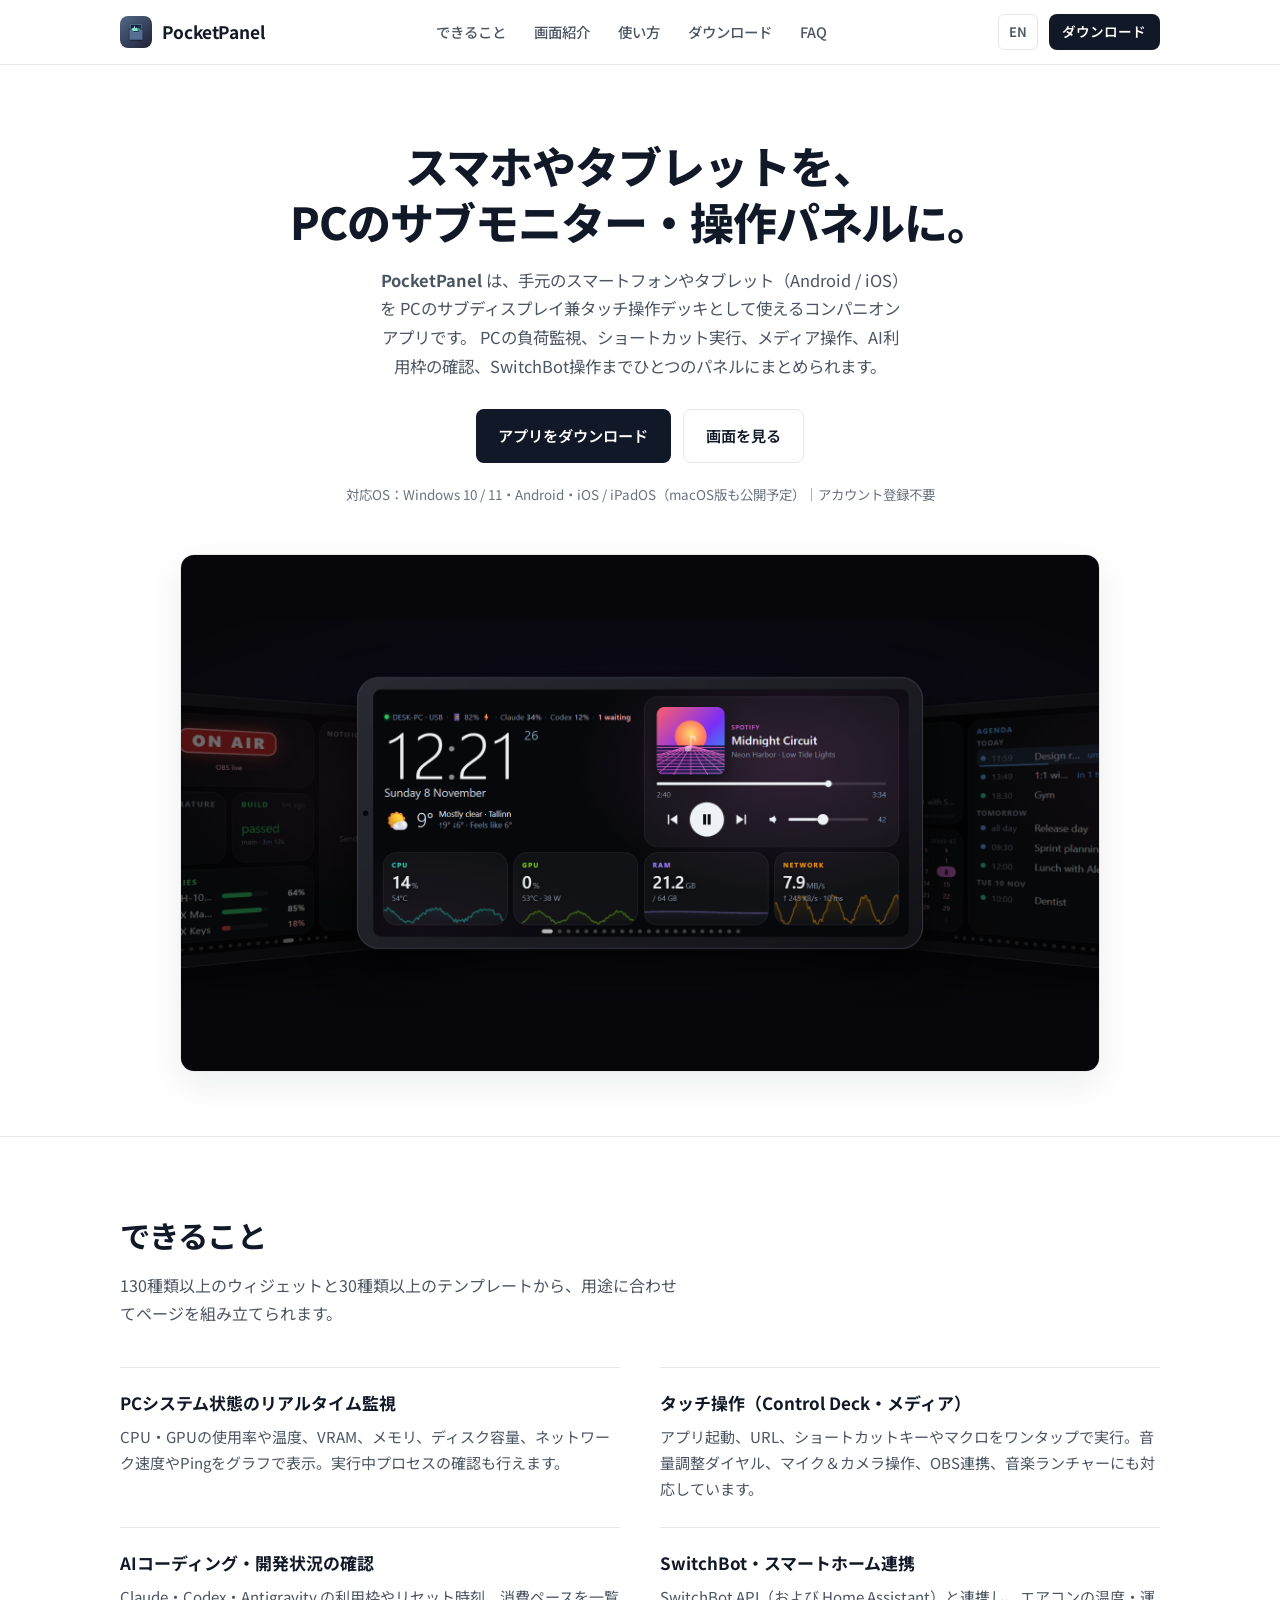
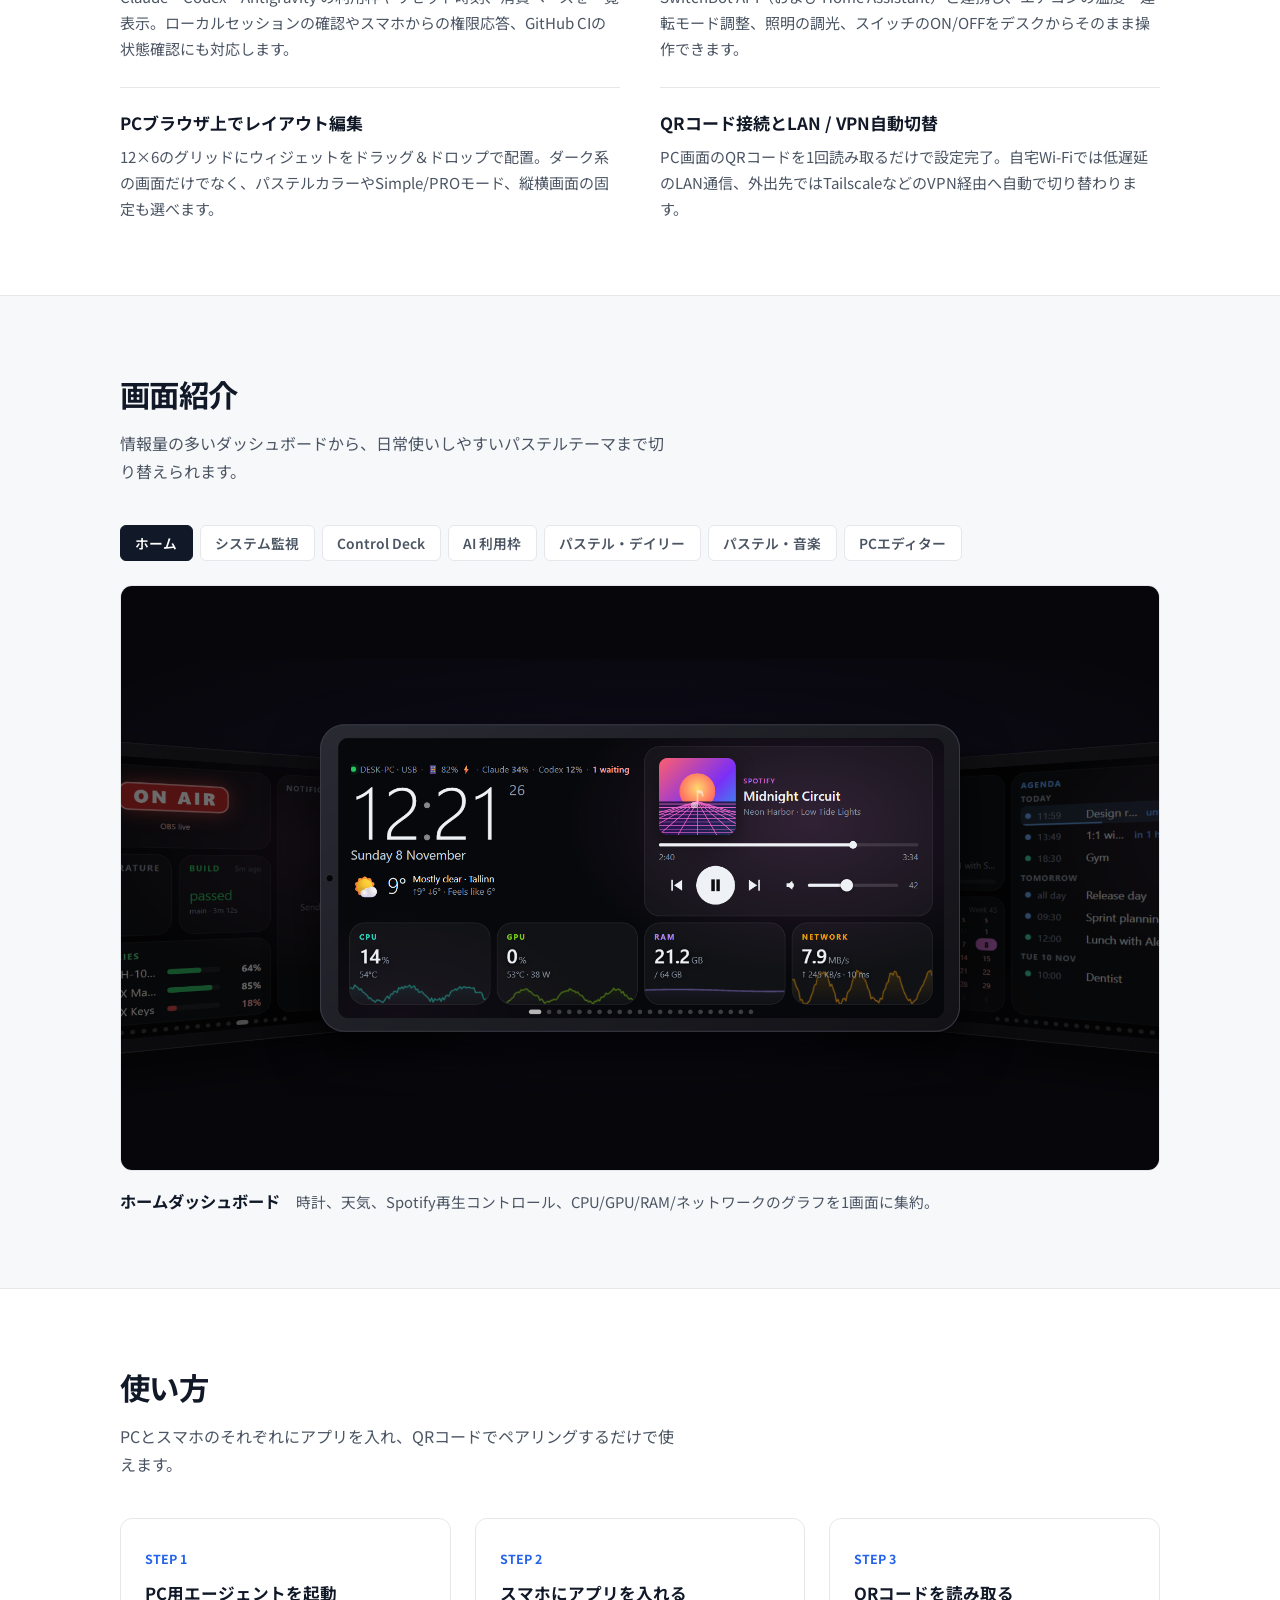
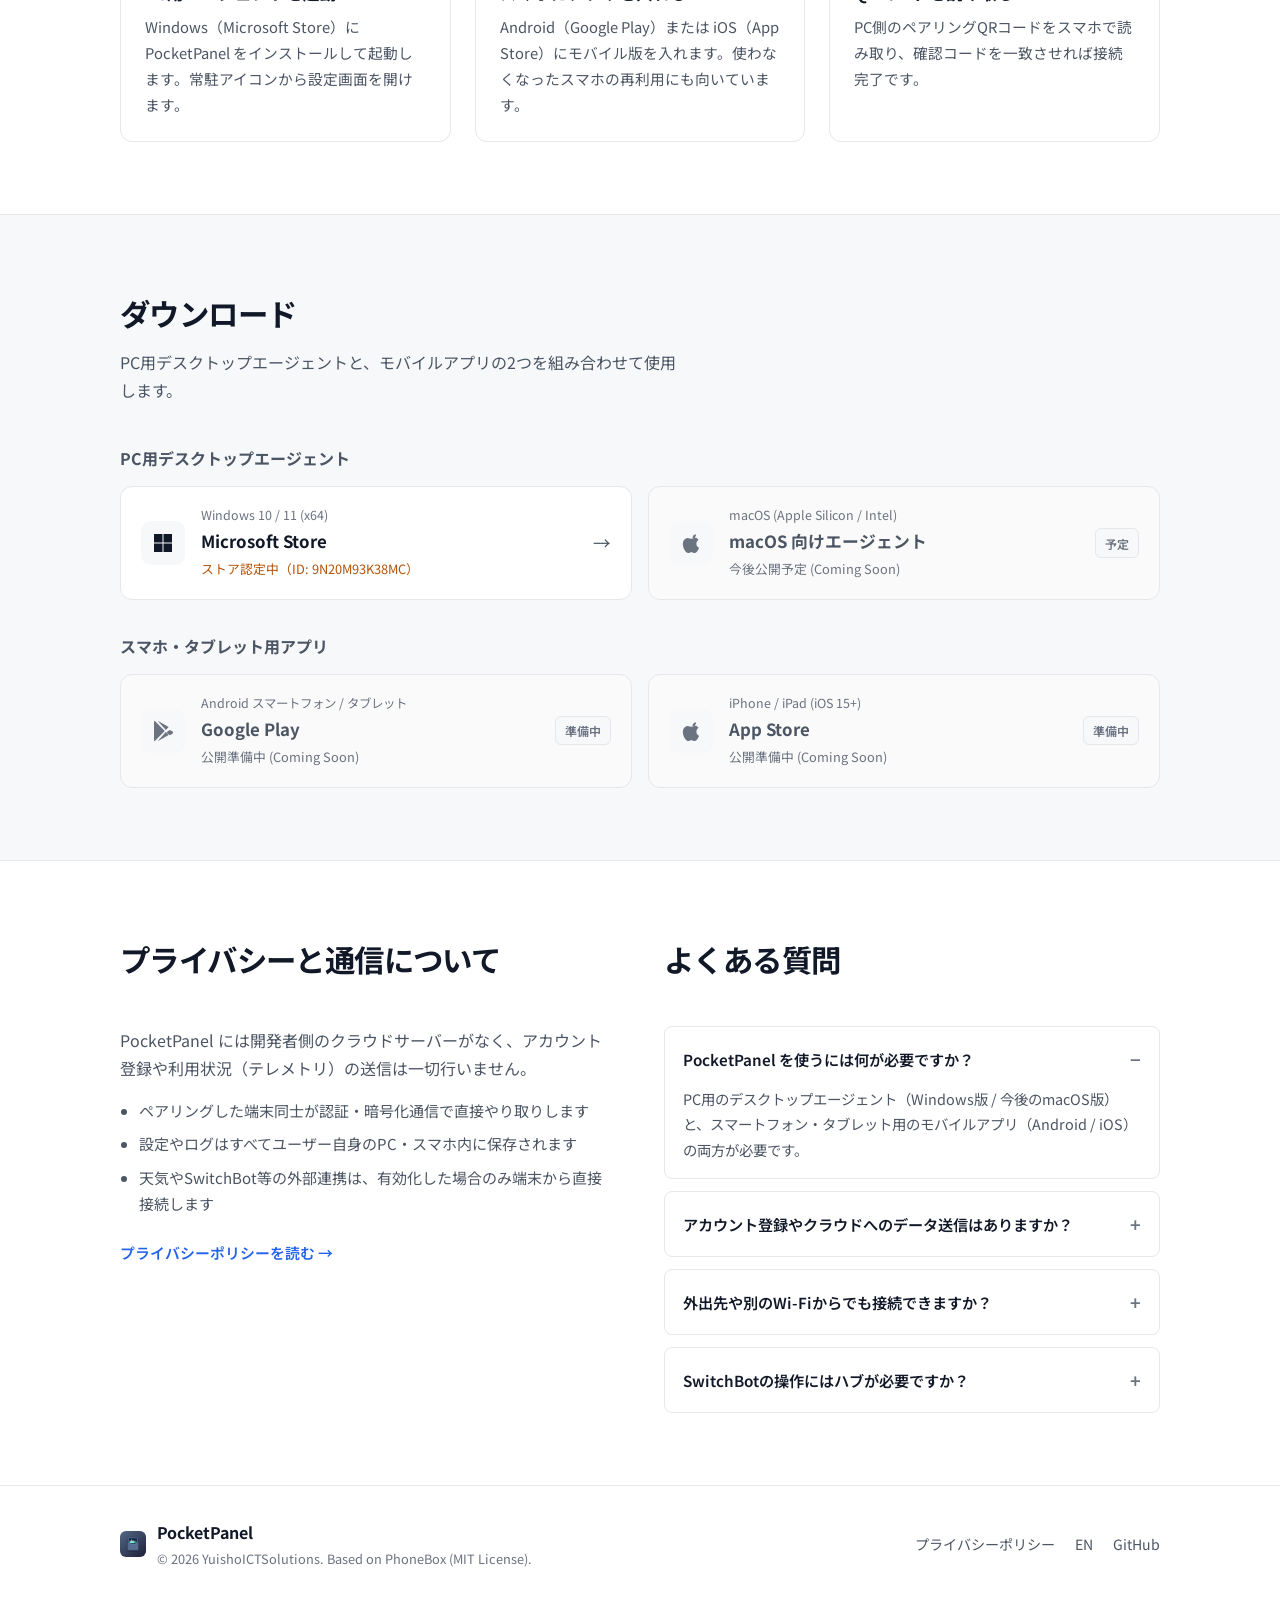
==== commit 38337661: "style: redesign website with clean light theme and JP/EN switcher" ====
--- a/index.html
+++ b/index.html
@@ -1,53 +1,45 @@
-<!DOCTYPE html>
+﻿<!DOCTYPE html>
 <html lang="ja">
 <head>
   <meta charset="UTF-8">
   <meta name="viewport" content="width=device-width, initial-scale=1.0">
-  <title>PocketPanel｜スマホをPCのサブモニター＆タッチ操作パネルに</title>
-  <meta name="description" content="PocketPanelはスマートフォンやタブレット（Android / iOS）をPCのワイヤレス・サブモニター＆タッチ操作パネルに変えるコンパニオンアプリ。CPU/GPU監視、Control Deck、AI利用枠チェック、SwitchBotスマートホーム連携をQRコード1回で簡単接続。">
+  <title>PocketPanel｜スマホをPCのサブモニター・操作パネルに</title>
+  <meta name="description" content="PocketPanelはスマートフォンやタブレット（Android / iOS）をPCのサブモニター＆タッチ操作パネルとして使えるコンパニオンアプリです。CPU/GPU監視、ショートカット実行、AI利用枠の確認、SwitchBot連携をQRコード1回で接続できます。">
   <meta name="keywords" content="PocketPanel,ポケットパネル,サブモニター,PCモニター,システムモニター,マクロデッキ,Control Deck,リモートコントロール,CPU GPU 監視,SwitchBot,Tailscale,Android,iOS,Windows,macOS">
   <meta name="author" content="YuishoICTSolutions">
   <meta name="robots" content="index, follow, max-image-preview:large">
-  <meta name="theme-color" content="#0b0f17">
-
-  <!-- Canonical & Multilingual SEO -->
-  <link rel="canonical" href="https://shou160714.github.io/DeskPanel/">
-  <link rel="alternate" hreflang="ja" href="https://shou160714.github.io/DeskPanel/">
-  <link rel="alternate" hreflang="en" href="https://shou160714.github.io/DeskPanel/en/">
-  <link rel="alternate" hreflang="x-default" href="https://shou160714.github.io/DeskPanel/en/">
-
-  <!-- Icons & Manifest -->
+  <meta name="theme-color" content="#ffffff">
+
+  <link rel="canonical" href="https://shou160714.github.io/PocketPanel/">
+  <link rel="alternate" hreflang="ja" href="https://shou160714.github.io/PocketPanel/">
+  <link rel="alternate" hreflang="en" href="https://shou160714.github.io/PocketPanel/en/">
+  <link rel="alternate" hreflang="x-default" href="https://shou160714.github.io/PocketPanel/en/">
+
   <link rel="icon" type="image/png" href="assets/icon.png">
   <link rel="apple-touch-icon" href="assets/icon.png">
   <link rel="manifest" href="site.webmanifest">
 
-  <!-- Open Graph / OGP -->
   <meta property="og:type" content="website">
   <meta property="og:site_name" content="PocketPanel">
   <meta property="og:locale" content="ja_JP">
   <meta property="og:locale:alternate" content="en_US">
-  <meta property="og:title" content="PocketPanel｜スマホをPCのサブモニター＆タッチ操作パネルに">
-  <meta property="og:description" content="CPU/GPUのリアルタイム監視、ワンタップ操作のControl Deck、AI利用枠・SwitchBot操作まで。スマホ1台を最強のデスクパネルに。">
-  <meta property="og:url" content="https://shou160714.github.io/DeskPanel/">
-  <meta property="og:image" content="https://shou160714.github.io/DeskPanel/assets/og-image.png">
+  <meta property="og:title" content="PocketPanel｜スマホをPCのサブモニター・操作パネルに">
+  <meta property="og:description" content="CPU/GPUのリアルタイム監視、ショートカット実行、AI利用枠確認、SwitchBot操作まで。手元のスマホやタブレットをPCのデスクパネルとして活用できます。">
+  <meta property="og:url" content="https://shou160714.github.io/PocketPanel/">
+  <meta property="og:image" content="https://shou160714.github.io/PocketPanel/assets/og-image.png">
   <meta property="og:image:width" content="1920">
   <meta property="og:image:height" content="1080">
-  <meta property="og:image:alt" content="PocketPanel デスクパネルの画面イメージ">
-
-  <!-- Twitter Card -->
+
   <meta name="twitter:card" content="summary_large_image">
-  <meta name="twitter:title" content="PocketPanel｜スマホをPCのサブモニター＆タッチ操作パネルに">
+  <meta name="twitter:title" content="PocketPanel｜スマホをPCのサブモニター・操作パネルに">
   <meta name="twitter:description" content="CPU/GPU監視、Control Deck、AIセッション管理、SwitchBot連携をQRコード接続で。Windows・Android・iOS対応。">
-  <meta name="twitter:image" content="https://shou160714.github.io/DeskPanel/assets/og-image.png">
-
-  <!-- Fonts -->
+  <meta name="twitter:image" content="https://shou160714.github.io/PocketPanel/assets/og-image.png">
+
   <link rel="preconnect" href="https://fonts.googleapis.com">
   <link rel="preconnect" href="https://fonts.gstatic.com" crossorigin>
-  <link href="https://fonts.googleapis.com/css2?family=Noto+Sans+JP:wght@400;500;600;700;800&family=Plus+Jakarta+Sans:wght@500;600;700;800&display=swap" rel="stylesheet">
-
+  <link href="https://fonts.googleapis.com/css2?family=Inter:wght@500;600;700&family=Noto+Sans+JP:wght@400;500;600;700;800&display=swap" rel="stylesheet">
   <link rel="stylesheet" href="styles.css">
 
-  <!-- Structured Data: SoftwareApplication -->
   <script type="application/ld+json">
   {
     "@context": "https://schema.org",
@@ -55,35 +47,23 @@
     "name": "PocketPanel",
     "applicationCategory": "UtilitiesApplication",
     "operatingSystem": "Windows 10, Windows 11, Android, iOS, macOS",
-    "description": "スマートフォンやタブレットをPCのワイヤレス・サブモニターおよびタッチ操作パネルに変えるコンパニオンアプリ。CPU/GPU監視、ショートカット実行、メディア操作、AI利用枠確認、SwitchBotスマートホーム連携に対応。",
-    "url": "https://shou160714.github.io/DeskPanel/",
-    "image": "https://shou160714.github.io/DeskPanel/assets/og-image.png",
+    "description": "スマートフォンやタブレットをPCのワイヤレス・サブモニターおよびタッチ操作パネルとして使えるコンパニオンアプリ。CPU/GPU監視、ショートカット実行、メディア操作、AI利用枠確認、SwitchBotスマートホーム連携に対応。",
+    "url": "https://shou160714.github.io/PocketPanel/",
+    "image": "https://shou160714.github.io/PocketPanel/assets/og-image.png",
     "screenshot": [
-      "https://shou160714.github.io/DeskPanel/assets/screenshots/02_mobile_home.png",
-      "https://shou160714.github.io/DeskPanel/assets/screenshots/03_mobile_system.png",
-      "https://shou160714.github.io/DeskPanel/assets/screenshots/04_mobile_deck.png",
-      "https://shou160714.github.io/DeskPanel/assets/screenshots/05_mobile_ai.png",
-      "https://shou160714.github.io/DeskPanel/assets/screenshots/01_pc_editor.png"
+      "https://shou160714.github.io/PocketPanel/assets/screenshots/02_mobile_home.png",
+      "https://shou160714.github.io/PocketPanel/assets/screenshots/03_mobile_system.png",
+      "https://shou160714.github.io/PocketPanel/assets/screenshots/04_mobile_deck.png",
+      "https://shou160714.github.io/PocketPanel/assets/screenshots/05_mobile_ai.png",
+      "https://shou160714.github.io/PocketPanel/assets/screenshots/01_pc_editor.png"
     ],
     "softwareVersion": "1.0.1",
-    "author": {
-      "@type": "Organization",
-      "name": "YuishoICTSolutions"
-    },
-    "publisher": {
-      "@type": "Organization",
-      "name": "YuishoICTSolutions"
-    },
-    "offers": {
-      "@type": "Offer",
-      "price": "0",
-      "priceCurrency": "JPY"
-    },
+    "author": { "@type": "Organization", "name": "YuishoICTSolutions" },
+    "offers": { "@type": "Offer", "price": "0", "priceCurrency": "JPY" },
     "downloadUrl": "https://apps.microsoft.com/detail/9N20M93K38MC"
   }
   </script>
 
-  <!-- Structured Data: FAQPage -->
   <script type="application/ld+json">
   {
     "@context": "https://schema.org",
@@ -126,191 +106,114 @@
   </script>
 </head>
 <body>
-  <!-- Header -->
   <header class="site-header" id="top">
     <div class="container header-inner">
       <a href="#top" class="brand" aria-label="PocketPanel ホーム">
-        <img src="assets/icon.png" alt="PocketPanel アイコン" width="36" height="36" class="brand-icon">
-        <span class="brand-name">PocketPanel</span>
+        <img src="assets/icon.png" alt="PocketPanel アイコン" width="32" height="32" class="brand-icon">
+        <span>PocketPanel</span>
       </a>
 
       <nav class="nav-links" aria-label="メインナビゲーション">
         <a href="#features">できること</a>
         <a href="#gallery">画面紹介</a>
-        <a href="#how-it-works">使い方</a>
+        <a href="#setup">使い方</a>
         <a href="#download">ダウンロード</a>
         <a href="#faq">FAQ</a>
       </nav>
 
       <div class="header-actions">
         <a href="en/" class="lang-switch" hreflang="en" lang="en" aria-label="Switch to English">EN</a>
-        <a href="#download" class="btn btn-sm btn-primary">入手する</a>
+        <a href="#download" class="btn btn-sm btn-primary">ダウンロード</a>
         <button class="menu-toggle" id="menuToggle" aria-label="メニューを開く" aria-expanded="false">
           <span></span><span></span><span></span>
         </button>
       </div>
     </div>
 
-    <!-- Mobile Drawer -->
     <div class="mobile-nav" id="mobileNav" hidden>
       <a href="#features">できること</a>
       <a href="#gallery">画面紹介</a>
-      <a href="#how-it-works">使い方</a>
+      <a href="#setup">使い方</a>
       <a href="#download">ダウンロード</a>
       <a href="#faq">FAQ</a>
-      <a href="en/" hreflang="en" lang="en">English</a>
+      <a href="en/" hreflang="en" lang="en">EN</a>
     </div>
   </header>
 
   <main>
-    <!-- Hero Section -->
     <section class="hero">
-      <div class="hero-glow" aria-hidden="true"></div>
-      <div class="container hero-grid">
-        <div class="hero-copy">
-          <div class="badge-pill">
-            <span class="pulse-dot" aria-hidden="true"></span>
-            アカウント不要・ローカル完結・QRコードで即接続
-          </div>
-          <h1>
-            手元のスマホを、<br>
-            <span class="gradient-text">PCの最強デスクパネル</span>に。
-          </h1>
+      <div class="container">
+        <div class="hero-inner">
+          <h1>スマホやタブレットを、<br>PCのサブモニター・操作パネルに。</h1>
           <p class="hero-lead">
-            <strong>PocketPanel</strong> は、使っていないスマホやタブレット（Android / iOS）を
-            Windows PC のワイヤレス・サブモニター＆タッチ操作デッキに変えるコンパニオンアプリです。
-            CPU/GPU監視からショートカット実行、AI利用枠の確認、SwitchBot操作まで、デスクのすべてを手元で完結。
+            <strong>PocketPanel</strong> は、手元のスマートフォンやタブレット（Android / iOS）を
+            PCのサブディスプレイ兼タッチ操作デッキとして使えるコンパニオンアプリです。
+            PCの負荷監視、ショートカット実行、メディア操作、AI利用枠の確認、SwitchBot操作までひとつのパネルにまとめられます。
           </p>
-
           <div class="hero-cta">
-            <a href="#download" class="btn btn-primary btn-lg">
-              アプリを入手する
-              <svg width="18" height="18" viewBox="0 0 24 24" fill="none" stroke="currentColor" stroke-width="2.2" stroke-linecap="round" stroke-linejoin="round" aria-hidden="true"><path d="M5 12h14"/><path d="m12 5 7 7-7 7"/></svg>
-            </a>
-            <a href="#features" class="btn btn-ghost btn-lg">できることを見る</a>
-          </div>
-
-          <div class="hero-platforms" aria-label="対応プラットフォーム">
-            <span>対応環境:</span>
-            <span class="platform-chip">Windows 10 / 11</span>
-            <span class="platform-chip">Android</span>
-            <span class="platform-chip">iOS / iPadOS</span>
-            <span class="platform-chip chip-soon">macOS（予定）</span>
-          </div>
-        </div>
-
-        <div class="hero-visual">
-          <div class="device-showcase">
-            <img
-              src="assets/screenshots/02_mobile_home.png"
-              alt="PocketPanel ホーム画面：時計、天気、Spotify再生操作、CPU/GPU/RAM/ネットワークのリアルタイムグラフを表示"
-              width="1920"
-              height="1080"
-              class="hero-image"
-            >
-            <div class="floating-card fc-1">
-              <span class="fc-label">CPU / GPU</span>
-              <span class="fc-value">リアルタイム監視</span>
-            </div>
-            <div class="floating-card fc-2">
-              <span class="fc-label">ウィジェット</span>
-              <span class="fc-value">133+ 種 / 30+ テンプレート</span>
-            </div>
-          </div>
-        </div>
-      </div>
-    </section>
-
-    <!-- Highlights Strip -->
-    <section class="highlights" aria-label="主な数値と特徴">
-      <div class="container highlights-grid">
-        <div class="highlight-item">
-          <strong>133+</strong>
-          <span>豊富なウィジェット</span>
-        </div>
-        <div class="highlight-item">
-          <strong>30+</strong>
-          <span>即戦力テンプレート</span>
-        </div>
-        <div class="highlight-item">
-          <strong>12 × 6</strong>
-          <span>自由配置グリッド</span>
-        </div>
-        <div class="highlight-item">
-          <strong>0 秒設定</strong>
-          <span>QRスキャンで接続</span>
-        </div>
-      </div>
-    </section>
-
-    <!-- Features Section -->
+            <a href="#download" class="btn btn-primary btn-lg">アプリをダウンロード</a>
+            <a href="#gallery" class="btn btn-outline btn-lg">画面を見る</a>
+          </div>
+          <p class="hero-meta">対応OS：Windows 10 / 11・Android・iOS / iPadOS（macOS版も公開予定）｜アカウント登録不要</p>
+        </div>
+
+        <div class="hero-media">
+          <img
+            src="assets/screenshots/02_mobile_home.png"
+            alt="PocketPanel ホーム画面：時計、天気、音楽再生操作、CPU/GPU/RAM/ネットワークのグラフ表示"
+            width="1920"
+            height="1080"
+          >
+        </div>
+      </div>
+    </section>
+
     <section class="section" id="features">
       <div class="container">
         <div class="section-head">
-          <span class="section-eyebrow">FEATURES</span>
-          <h2>PocketPanel でできること</h2>
-          <p>ゲーム、配信、プログラミング、日常のデスクワークまで。用途に合わせてページを切り替えられます。</p>
-        </div>
-
-        <div class="features-grid">
-          <article class="feature-card">
-            <div class="feature-icon icon-cyan" aria-hidden="true">
-              <svg width="24" height="24" viewBox="0 0 24 24" fill="none" stroke="currentColor" stroke-width="2"><rect x="2" y="3" width="20" height="14" rx="2"/><path d="M8 21h8"/><path d="M12 17v4"/><path d="m6 11 3-3 2 2 4-4 3 3"/></svg>
-            </div>
-            <h3>リアルタイムPC監視</h3>
-            <p>CPU・GPU使用率や温度、VRAM、メモリ、ディスク容量、ネットワーク速度・Pingをグラフで常時表示。実行中プロセスの確認・制御にも対応。</p>
-          </article>
-
-          <article class="feature-card">
-            <div class="feature-icon icon-purple" aria-hidden="true">
-              <svg width="24" height="24" viewBox="0 0 24 24" fill="none" stroke="currentColor" stroke-width="2"><rect x="3" y="3" width="7" height="7" rx="1.5"/><rect x="14" y="3" width="7" height="7" rx="1.5"/><rect x="3" y="14" width="7" height="7" rx="1.5"/><rect x="14" y="14" width="7" height="7" rx="1.5"/></svg>
-            </div>
-            <h3>Control Deck &amp; メディア操作</h3>
-            <p>アプリ起動、URL、ショートカットキー、マクロをワンタップ実行。音量ダイヤル、マイク＆カメラハブ、OBS操作、Spotify等の音楽ランチャーも搭載。</p>
-          </article>
-
-          <article class="feature-card">
-            <div class="feature-icon icon-amber" aria-hidden="true">
-              <svg width="24" height="24" viewBox="0 0 24 24" fill="none" stroke="currentColor" stroke-width="2"><path d="M12 2v4"/><path d="m16.2 7.8 2.9-2.9"/><path d="M18 12h4"/><path d="m16.2 16.2 2.9 2.9"/><path d="M12 18v4"/><path d="m4.9 19.1 2.9-2.9"/><path d="M2 12h4"/><path d="m4.9 4.9 2.9 2.9"/></svg>
-            </div>
-            <h3>AIコーディング＆開発支援</h3>
-            <p>Claude・Codex・Antigravity の利用枠やリセット時刻、消費ペースを可視化。ローカルセッションの監視やスマホからの許可応答、GitHub CI確認にも対応。</p>
-          </article>
-
-          <article class="feature-card">
-            <div class="feature-icon icon-emerald" aria-hidden="true">
-              <svg width="24" height="24" viewBox="0 0 24 24" fill="none" stroke="currentColor" stroke-width="2"><path d="M3 10.5 12 3l9 7.5"/><path d="M5 9.5V20h14V9.5"/><path d="M9 20v-6h6v6"/></svg>
-            </div>
-            <h3>SwitchBot スマートホーム連携</h3>
-            <p>SwitchBot API 連携（Home Assistant も対応）で、デスクに座ったままエアコンの温度・風量調整、照明の調光、スイッチのON/OFFを手元で操作できます。</p>
-          </article>
-
-          <article class="feature-card">
-            <div class="feature-icon icon-pink" aria-hidden="true">
-              <svg width="24" height="24" viewBox="0 0 24 24" fill="none" stroke="currentColor" stroke-width="2"><circle cx="13.5" cy="6.5" r=".5" fill="currentColor"/><circle cx="17.5" cy="10.5" r=".5" fill="currentColor"/><circle cx="8.5" cy="7.5" r=".5" fill="currentColor"/><circle cx="6.5" cy="12.5" r=".5" fill="currentColor"/><path d="M12 2C6.5 2 2 6.5 2 12s4.5 10 10 10c.926 0 1.648-.746 1.648-1.688 0-.437-.18-.835-.437-1.125-.29-.289-.438-.652-.438-1.125a1.64 1.64 0 0 1 1.668-1.668h1.996c3.051 0 5.555-2.503 5.555-5.554C21.965 6.012 17.461 2 12 2z"/></svg>
-            </div>
-            <h3>ビジュアルエディター＆テーマ</h3>
-            <p>PCブラウザ上でドラッグ＆ドロップ配置。クールなダークUIからかわいいパステルテーマ、Simple / PROモード切替、縦横画面ロックまで自由自在です。</p>
-          </article>
-
-          <article class="feature-card">
-            <div class="feature-icon icon-blue" aria-hidden="true">
-              <svg width="24" height="24" viewBox="0 0 24 24" fill="none" stroke="currentColor" stroke-width="2"><path d="M5 12.55a11 11 0 0 1 14.08 0"/><path d="M1.42 9a16 16 0 0 1 21.16 0"/><path d="M8.53 16.11a6 6 0 0 1 6.95 0"/><line x1="12" y1="20" x2="12.01" y2="20"/></svg>
-            </div>
-            <h3>Wi-Fi / VPN 自動フォールバック</h3>
-            <p>QRコードを1回読み取るだけでLAN・VPN（Tailscale等）アドレスを一括保存。自宅では高速LAN、外出先ではVPNへ自動で切り替わります。</p>
-          </article>
-        </div>
-      </div>
-    </section>
-
-    <!-- Gallery Section -->
-    <section class="section section-alt" id="gallery">
+          <h2>できること</h2>
+          <p>130種類以上のウィジェットと30種類以上のテンプレートから、用途に合わせてページを組み立てられます。</p>
+        </div>
+
+        <div class="feature-list">
+          <article class="feature-item">
+            <h3>PCシステム状態のリアルタイム監視</h3>
+            <p>CPU・GPUの使用率や温度、VRAM、メモリ、ディスク容量、ネットワーク速度やPingをグラフで表示。実行中プロセスの確認も行えます。</p>
+          </article>
+
+          <article class="feature-item">
+            <h3>タッチ操作（Control Deck・メディア）</h3>
+            <p>アプリ起動、URL、ショートカットキーやマクロをワンタップで実行。音量調整ダイヤル、マイク＆カメラ操作、OBS連携、音楽ランチャーにも対応しています。</p>
+          </article>
+
+          <article class="feature-item">
+            <h3>AIコーディング・開発状況の確認</h3>
+            <p>Claude・Codex・Antigravity の利用枠やリセット時刻、消費ペースを一覧表示。ローカルセッションの確認やスマホからの権限応答、GitHub CIの状態確認にも対応します。</p>
+          </article>
+
+          <article class="feature-item">
+            <h3>SwitchBot・スマートホーム連携</h3>
+            <p>SwitchBot API（および Home Assistant）と連携し、エアコンの温度・運転モード調整、照明の調光、スイッチのON/OFFをデスクからそのまま操作できます。</p>
+          </article>
+
+          <article class="feature-item">
+            <h3>PCブラウザ上でレイアウト編集</h3>
+            <p>12×6のグリッドにウィジェットをドラッグ＆ドロップで配置。ダーク系の画面だけでなく、パステルカラーやSimple/PROモード、縦横画面の固定も選べます。</p>
+          </article>
+
+          <article class="feature-item">
+            <h3>QRコード接続とLAN / VPN自動切替</h3>
+            <p>PC画面のQRコードを1回読み取るだけで設定完了。自宅Wi-Fiでは低遅延のLAN通信、外出先ではTailscaleなどのVPN経由へ自動で切り替わります。</p>
+          </article>
+        </div>
+      </div>
+    </section>
+
+    <section class="section section-subtle" id="gallery">
       <div class="container">
         <div class="section-head">
-          <span class="section-eyebrow">SCREENSHOTS</span>
-          <h2>実際の画面イメージ</h2>
-          <p>プロ向けの情報密度が高いレイアウトから、癒やされるパステルテーマまで多彩に切り替えられます。</p>
+          <h2>画面紹介</h2>
+          <p>情報量の多いダッシュボードから、日常使いしやすいパステルテーマまで切り替えられます。</p>
         </div>
 
         <div class="gallery-tabs" role="tablist" aria-label="スクリーンショット切り替え">
@@ -323,70 +226,60 @@
           <button class="tab-btn" role="tab" aria-selected="false" data-slide="6">PCエディター</button>
         </div>
 
-        <div class="gallery-stage">
-          <div class="gallery-frame">
-            <img
-              id="galleryMainImage"
-              src="assets/screenshots/02_mobile_home.png"
-              alt="PocketPanel ホーム画面"
-              width="1920"
-              height="1080"
-              loading="lazy"
-            >
-          </div>
-          <div class="gallery-caption">
-            <h3 id="galleryTitle">ホームダッシュボード</h3>
-            <p id="galleryDesc">時計、天気、Spotify再生コントロール、CPU/GPU/RAM/ネットワークのグラフを1画面に集約。</p>
-          </div>
-        </div>
-      </div>
-    </section>
-
-    <!-- How it works -->
-    <section class="section" id="how-it-works">
+        <div class="gallery-frame">
+          <img
+            id="galleryMainImage"
+            src="assets/screenshots/02_mobile_home.png"
+            alt="PocketPanel ホーム画面"
+            width="1920"
+            height="1080"
+            loading="lazy"
+          >
+        </div>
+        <div class="gallery-caption">
+          <h3 id="galleryTitle">ホームダッシュボード</h3>
+          <p id="galleryDesc">時計、天気、Spotify再生コントロール、CPU/GPU/RAM/ネットワークのグラフを1画面に集約。</p>
+        </div>
+      </div>
+    </section>
+
+    <section class="section" id="setup">
       <div class="container">
         <div class="section-head">
-          <span class="section-eyebrow">HOW IT WORKS</span>
-          <h2>かんたん 3 ステップで始められる</h2>
-          <p>難しいポート開放やIPアドレスの手入力は不要です。</p>
+          <h2>使い方</h2>
+          <p>PCとスマホのそれぞれにアプリを入れ、QRコードでペアリングするだけで使えます。</p>
         </div>
 
         <div class="steps-grid">
           <div class="step-card">
-            <span class="step-num">01</span>
-            <h3>PCにエージェントを入れる</h3>
-            <p>Windows（Microsoft Store）に PocketPanel エージェントをインストールして起動します。常駐トレイアイコンからいつでも設定画面を開けます。</p>
+            <span class="step-num">STEP 1</span>
+            <h3>PC用エージェントを起動</h3>
+            <p>Windows（Microsoft Store）に PocketPanel をインストールして起動します。常駐アイコンから設定画面を開けます。</p>
           </div>
           <div class="step-card">
-            <span class="step-num">02</span>
+            <span class="step-num">STEP 2</span>
             <h3>スマホにアプリを入れる</h3>
-            <p>Android（Google Play）または iOS（App Store）にモバイル版 PocketPanel をインストールします。古いスマホやタブレットの再利用にも最適です。</p>
+            <p>Android（Google Play）または iOS（App Store）にモバイル版を入れます。使わなくなったスマホの再利用にも向いています。</p>
           </div>
           <div class="step-card">
-            <span class="step-num">03</span>
-            <h3>QRコードをスキャン</h3>
-            <p>PC画面に表示されたペアリング用QRコードをスマホで読み取り、確認コードを承認すれば接続完了。すぐにパネルが表示されます。</p>
-          </div>
-        </div>
-      </div>
-    </section>
-
-    <!-- Download / Store Links Section -->
-    <section class="section section-alt" id="download">
+            <span class="step-num">STEP 3</span>
+            <h3>QRコードを読み取る</h3>
+            <p>PC側のペアリングQRコードをスマホで読み取り、確認コードを一致させれば接続完了です。</p>
+          </div>
+        </div>
+      </div>
+    </section>
+
+    <section class="section section-subtle" id="download">
       <div class="container">
         <div class="section-head">
-          <span class="section-eyebrow">DOWNLOAD</span>
-          <h2>アプリをダウンロード</h2>
-          <p>PC用デスクトップエージェントと、スマホ・タブレット用アプリの2つを組み合わせて使用します。</p>
+          <h2>ダウンロード</h2>
+          <p>PC用デスクトップエージェントと、モバイルアプリの2つを組み合わせて使用します。</p>
         </div>
 
         <div class="download-groups">
-          <!-- PC Agent Group -->
-          <div class="download-group">
-            <h3 class="group-title">
-              <span class="group-step">STEP 1</span>
-              PC用デスクトップエージェント
-            </h3>
+          <div>
+            <h3 class="group-title">PC用デスクトップエージェント</h3>
             <div class="store-cards">
               <a
                 href="https://apps.microsoft.com/detail/9N20M93K38MC"
@@ -395,8 +288,8 @@
                 class="store-card"
                 data-store="msStore"
               >
-                <div class="store-icon store-ms" aria-hidden="true">
-                  <svg width="28" height="28" viewBox="0 0 24 24" fill="currentColor"><path d="M3 3h8.5v8.5H3V3zm9.5 0H21v8.5h-8.5V3zM3 12.5h8.5V21H3v-8.5zm9.5 0H21V21h-8.5v-8.5z"/></svg>
+                <div class="store-icon" aria-hidden="true">
+                  <svg width="24" height="24" viewBox="0 0 24 24" fill="currentColor"><path d="M3 3h8.5v8.5H3V3zm9.5 0H21v8.5h-8.5V3zM3 12.5h8.5V21H3v-8.5zm9.5 0H21V21h-8.5v-8.5z"/></svg>
                 </div>
                 <div class="store-info">
                   <span class="store-sub">Windows 10 / 11 (x64)</span>
@@ -407,8 +300,8 @@
               </a>
 
               <div class="store-card store-soon" data-store="macOs" aria-disabled="true">
-                <div class="store-icon store-mac" aria-hidden="true">
-                  <svg width="28" height="28" viewBox="0 0 24 24" fill="currentColor"><path d="M18.71 19.5c-.83 1.24-1.71 2.45-3.05 2.47-1.34.03-1.77-.79-3.29-.79-1.53 0-2 .77-3.27.82-1.31.05-2.3-1.32-3.14-2.53C4.25 17 2.94 12.45 4.7 9.39c.87-1.52 2.43-2.48 4.12-2.51 1.28-.02 2.5.87 3.29.87.78 0 2.26-1.07 3.81-.91.65.03 2.47.26 3.64 1.98-.09.06-2.17 1.28-2.15 3.81.03 3.02 2.65 4.03 2.68 4.04-.03.07-.42 1.44-1.38 2.83M15.96 6.32c.66-.8 1.11-1.91.99-3.02-.95.04-2.11.63-2.79 1.43-.61.7-.11 1.84-.98 2.93 1.07.08 2.12-.54 2.78-1.34z"/></svg>
+                <div class="store-icon" aria-hidden="true">
+                  <svg width="24" height="24" viewBox="0 0 24 24" fill="currentColor"><path d="M18.71 19.5c-.83 1.24-1.71 2.45-3.05 2.47-1.34.03-1.77-.79-3.29-.79-1.53 0-2 .77-3.27.82-1.31.05-2.3-1.32-3.14-2.53C4.25 17 2.94 12.45 4.7 9.39c.87-1.52 2.43-2.48 4.12-2.51 1.28-.02 2.5.87 3.29.87.78 0 2.26-1.07 3.81-.91.65.03 2.47.26 3.64 1.98-.09.06-2.17 1.28-2.15 3.81.03 3.02 2.65 4.03 2.68 4.04-.03.07-.42 1.44-1.38 2.83M15.96 6.32c.66-.8 1.11-1.91.99-3.02-.95.04-2.11.63-2.79 1.43-.61.7-.11 1.84-.98 2.93 1.07.08 2.12-.54 2.78-1.34z"/></svg>
                 </div>
                 <div class="store-info">
                   <span class="store-sub">macOS (Apple Silicon / Intel)</span>
@@ -420,16 +313,12 @@
             </div>
           </div>
 
-          <!-- Mobile App Group -->
-          <div class="download-group">
-            <h3 class="group-title">
-              <span class="group-step">STEP 2</span>
-              スマホ・タブレット用アプリ
-            </h3>
+          <div>
+            <h3 class="group-title">スマホ・タブレット用アプリ</h3>
             <div class="store-cards">
               <div class="store-card store-soon" data-store="googlePlay" aria-disabled="true">
-                <div class="store-icon store-play" aria-hidden="true">
-                  <svg width="28" height="28" viewBox="0 0 24 24" fill="currentColor"><path d="M3.61 1.814L13.793 12 3.61 22.186a1.75 1.75 0 0 1-.61-1.34V3.154c0-.517.224-.998.61-1.34zm11.24 11.243l2.823 2.823-11.07 6.306 8.247-9.129zm3.822-2.176l2.573 1.466c.99.564.99 1.992 0 2.556l-2.573 1.466-3.133-3.133 3.133-2.355zM6.603 1.814l11.07 6.306-2.823 2.823L6.603 1.814z"/></svg>
+                <div class="store-icon" aria-hidden="true">
+                  <svg width="24" height="24" viewBox="0 0 24 24" fill="currentColor"><path d="M3.61 1.814L13.793 12 3.61 22.186a1.75 1.75 0 0 1-.61-1.34V3.154c0-.517.224-.998.61-1.34zm11.24 11.243l2.823 2.823-11.07 6.306 8.247-9.129zm3.822-2.176l2.573 1.466c.99.564.99 1.992 0 2.556l-2.573 1.466-3.133-3.133 3.133-2.355zM6.603 1.814l11.07 6.306-2.823 2.823L6.603 1.814z"/></svg>
                 </div>
                 <div class="store-info">
                   <span class="store-sub">Android スマートフォン / タブレット</span>
@@ -440,8 +329,8 @@
               </div>
 
               <div class="store-card store-soon" data-store="appStore" aria-disabled="true">
-                <div class="store-icon store-ios" aria-hidden="true">
-                  <svg width="28" height="28" viewBox="0 0 24 24" fill="currentColor"><path d="M18.71 19.5c-.83 1.24-1.71 2.45-3.05 2.47-1.34.03-1.77-.79-3.29-.79-1.53 0-2 .77-3.27.82-1.31.05-2.3-1.32-3.14-2.53C4.25 17 2.94 12.45 4.7 9.39c.87-1.52 2.43-2.48 4.12-2.51 1.28-.02 2.5.87 3.29.87.78 0 2.26-1.07 3.81-.91.65.03 2.47.26 3.64 1.98-.09.06-2.17 1.28-2.15 3.81.03 3.02 2.65 4.03 2.68 4.04-.03.07-.42 1.44-1.38 2.83M15.96 6.32c.66-.8 1.11-1.91.99-3.02-.95.04-2.11.63-2.79 1.43-.61.7-.11 1.84-.98 2.93 1.07.08 2.12-.54 2.78-1.34z"/></svg>
+                <div class="store-icon" aria-hidden="true">
+                  <svg width="24" height="24" viewBox="0 0 24 24" fill="currentColor"><path d="M18.71 19.5c-.83 1.24-1.71 2.45-3.05 2.47-1.34.03-1.77-.79-3.29-.79-1.53 0-2 .77-3.27.82-1.31.05-2.3-1.32-3.14-2.53C4.25 17 2.94 12.45 4.7 9.39c.87-1.52 2.43-2.48 4.12-2.51 1.28-.02 2.5.87 3.29.87.78 0 2.26-1.07 3.81-.91.65.03 2.47.26 3.64 1.98-.09.06-2.17 1.28-2.15 3.81.03 3.02 2.65 4.03 2.68 4.04-.03.07-.42 1.44-1.38 2.83M15.96 6.32c.66-.8 1.11-1.91.99-3.02-.95.04-2.11.63-2.79 1.43-.61.7-.11 1.84-.98 2.93 1.07.08 2.12-.54 2.78-1.34z"/></svg>
                 </div>
                 <div class="store-info">
                   <span class="store-sub">iPhone / iPad (iOS 15+)</span>
@@ -456,61 +345,54 @@
       </div>
     </section>
 
-    <!-- Privacy & Security -->
-    <section class="section" id="security">
-      <div class="container security-box">
-        <div class="security-copy">
-          <span class="section-eyebrow">PRIVACY &amp; SECURITY</span>
-          <h2>ローカル完結で、ずっと安心。</h2>
+    <section class="section" id="faq">
+      <div class="container two-col">
+        <div class="security-box">
+          <div class="section-head">
+            <h2>プライバシーと通信について</h2>
+          </div>
           <p>
-            PocketPanel は開発者のクラウドサーバーを経由しません。アカウント登録も、テレメトリや利用状況データの収集も一切行いません。
-            ペアリングされた端末同士が、認証・暗号化された通信で直接やり取りします。
+            PocketPanel には開発者側のクラウドサーバーがなく、アカウント登録や利用状況（テレメトリ）の送信は一切行いません。
           </p>
-          <a href="privacy.html" class="link-arrow">プライバシーポリシーを読む →</a>
-        </div>
-        <ul class="security-list">
-          <li><strong>アカウント登録不要</strong>：インストールしてすぐ使える</li>
-          <li><strong>暗号化ペアリング</strong>：QRスキャン＋確認コード＋トークン認証</li>
-          <li><strong>外部送信なし</strong>：天気やSwitchBotなど有効化した連携先のみ直接通信</li>
-        </ul>
-      </div>
-    </section>
-
-    <!-- FAQ Section -->
-    <section class="section section-alt" id="faq">
-      <div class="container faq-container">
-        <div class="section-head">
-          <span class="section-eyebrow">FAQ</span>
-          <h2>よくある質問</h2>
-        </div>
-
-        <div class="faq-list">
-          <details class="faq-item" open>
-            <summary>PocketPanel を使うには何が必要ですか？</summary>
-            <p>PC用のデスクトップエージェント（Windows版 / 今後のmacOS版）と、スマートフォン・タブレット用のモバイルアプリ（Android / iOS）の両方が必要です。同じWi-FiまたはVPN上でQRコードを読み取るだけで接続できます。</p>
-          </details>
-          <details class="faq-item">
-            <summary>アカウント登録や月額課金、クラウドへのデータ送信はありますか？</summary>
-            <p>いいえ、アカウント登録やクラウドサーバーへのデータ送信はありません。すべての設定やPCステータス情報はローカル環境とペアリング済み端末の間でのみ通信されます。</p>
-          </details>
-          <details class="faq-item">
-            <summary>外出先や別のWi-FiからでもPCを監視・操作できますか？</summary>
-            <p>はい。TailscaleなどのVPNアドレスもQRコードペアリング時に一括保存されるため、自宅Wi-Fiでは低遅延のLAN接続、外出先ではVPN経由へ自動で切り替わります。</p>
-          </details>
-          <details class="faq-item">
-            <summary>SwitchBotの操作にはハブが必要ですか？</summary>
-            <p>SwitchBot API（v1.1）経由でデバイスと通信するため、SwitchBotアプリ上でAPIトークン・シークレットを発行し、対応するSwitchBotハブ製品等と連携しているデバイスを操作できます。</p>
-          </details>
+          <ul class="security-list">
+            <li>ペアリングした端末同士が認証・暗号化通信で直接やり取りします</li>
+            <li>設定やログはすべてユーザー自身のPC・スマホ内に保存されます</li>
+            <li>天気やSwitchBot等の外部連携は、有効化した場合のみ端末から直接接続します</li>
+          </ul>
+          <a href="privacy.html" class="text-link">プライバシーポリシーを読む →</a>
+        </div>
+
+        <div>
+          <div class="section-head">
+            <h2>よくある質問</h2>
+          </div>
+          <div class="faq-list">
+            <details class="faq-item" open>
+              <summary>PocketPanel を使うには何が必要ですか？</summary>
+              <p>PC用のデスクトップエージェント（Windows版 / 今後のmacOS版）と、スマートフォン・タブレット用のモバイルアプリ（Android / iOS）の両方が必要です。</p>
+            </details>
+            <details class="faq-item">
+              <summary>アカウント登録やクラウドへのデータ送信はありますか？</summary>
+              <p>ありません。すべての設定やPCステータス情報はローカル環境とペアリング済み端末の間でのみ通信されます。</p>
+            </details>
+            <details class="faq-item">
+              <summary>外出先や別のWi-Fiからでも接続できますか？</summary>
+              <p>はい。TailscaleなどのVPNアドレスもQRコードペアリング時に保存されるため、自宅ではLAN、外出先ではVPN経由へ自動で切り替わります。</p>
+            </details>
+            <details class="faq-item">
+              <summary>SwitchBotの操作にはハブが必要ですか？</summary>
+              <p>SwitchBot API（v1.1）経由でデバイスと通信するため、SwitchBotアプリ上でAPIトークン・シークレットを発行し、対応デバイスを操作できます。</p>
+            </details>
+          </div>
         </div>
       </div>
     </section>
   </main>
 
-  <!-- Footer -->
   <footer class="site-footer">
     <div class="container footer-inner">
       <div class="footer-brand">
-        <img src="assets/icon.png" alt="PocketPanel" width="28" height="28">
+        <img src="assets/icon.png" alt="PocketPanel" width="26" height="26">
         <div>
           <strong>PocketPanel</strong>
           <p class="footer-copy">© 2026 YuishoICTSolutions. Based on PhoneBox (MIT License).</p>
@@ -518,8 +400,8 @@
       </div>
       <div class="footer-links">
         <a href="privacy.html">プライバシーポリシー</a>
-        <a href="en/">English</a>
-        <a href="https://github.com/shou160714/DeskPanel" target="_blank" rel="noopener noreferrer">GitHub</a>
+        <a href="en/" hreflang="en" lang="en">EN</a>
+        <a href="https://github.com/shou160714/PocketPanel" target="_blank" rel="noopener noreferrer">GitHub</a>
       </div>
     </div>
   </footer>
--- a/styles.css
+++ b/styles.css
@@ -1,19 +1,18 @@
 :root {
-  --bg: #0b0f17;
-  --bg-alt: #101622;
-  --surface: rgba(21, 29, 44, 0.78);
-  --surface-hover: rgba(30, 41, 61, 0.92);
-  --border: rgba(148, 163, 184, 0.14);
-  --border-strong: rgba(94, 234, 212, 0.35);
-  --text: #f1f5f9;
-  --text-muted: #94a3b8;
-  --accent: #5eead4;
-  --accent-2: #60a5fa;
-  --accent-bg: rgba(94, 234, 212, 0.12);
-  --radius: 16px;
-  --radius-sm: 10px;
-  --shadow: 0 20px 50px rgba(0, 0, 0, 0.45);
-  --font-sans: "Plus Jakarta Sans", "Noto Sans JP", system-ui, -apple-system, sans-serif;
+  --bg: #ffffff;
+  --bg-subtle: #f6f8fa;
+  --surface: #ffffff;
+  --border: #e5e7eb;
+  --border-hover: #cbd5e1;
+  --text: #111827;
+  --text-sub: #4b5563;
+  --text-muted: #6b7280;
+  --accent: #2563eb;
+  --accent-hover: #1d4ed8;
+  --accent-soft: #eff6ff;
+  --radius: 12px;
+  --radius-sm: 8px;
+  --font: "Noto Sans JP", "Inter", system-ui, -apple-system, BlinkMacSystemFont, "Segoe UI", sans-serif;
 }
 
 *,
@@ -28,12 +27,11 @@
 
 body {
   margin: 0;
-  font-family: var(--font-sans);
+  font-family: var(--font);
   background: var(--bg);
   color: var(--text);
-  line-height: 1.7;
+  line-height: 1.75;
   -webkit-font-smoothing: antialiased;
-  overflow-x: hidden;
 }
 
 img {
@@ -48,7 +46,7 @@
 }
 
 .container {
-  width: min(1140px, 100% - 2.5rem);
+  width: min(1040px, 100% - 2.5rem);
   margin-inline: auto;
 }
 
@@ -57,8 +55,8 @@
   position: sticky;
   top: 0;
   z-index: 50;
-  background: rgba(11, 15, 23, 0.82);
-  backdrop-filter: blur(14px);
+  background: rgba(255, 255, 255, 0.92);
+  backdrop-filter: blur(8px);
   border-bottom: 1px solid var(--border);
 }
 
@@ -66,21 +64,21 @@
   display: flex;
   align-items: center;
   justify-content: space-between;
-  height: 68px;
+  height: 64px;
   gap: 1rem;
 }
 
 .brand {
   display: flex;
   align-items: center;
-  gap: 0.7rem;
-  font-weight: 800;
-  font-size: 1.15rem;
-  letter-spacing: -0.02em;
+  gap: 0.65rem;
+  font-weight: 700;
+  font-size: 1.08rem;
+  letter-spacing: -0.01em;
 }
 
 .brand-icon {
-  border-radius: 9px;
+  border-radius: 8px;
 }
 
 .nav-links {
@@ -90,10 +88,10 @@
 }
 
 .nav-links a {
-  font-size: 0.92rem;
+  font-size: 0.9rem;
   font-weight: 500;
-  color: var(--text-muted);
-  transition: color 0.2s;
+  color: var(--text-sub);
+  transition: color 0.15s;
 }
 
 .nav-links a:hover {
@@ -103,22 +101,23 @@
 .header-actions {
   display: flex;
   align-items: center;
-  gap: 0.75rem;
+  gap: 0.65rem;
 }
 
 .lang-switch {
-  padding: 0.35rem 0.7rem;
-  border-radius: 8px;
+  padding: 0.35rem 0.65rem;
+  border-radius: 6px;
   border: 1px solid var(--border);
   font-size: 0.82rem;
   font-weight: 600;
-  color: var(--text-muted);
-  transition: all 0.2s;
+  color: var(--text-sub);
+  background: var(--bg);
+  transition: border-color 0.15s, color 0.15s;
 }
 
 .lang-switch:hover {
-  color: var(--text);
-  border-color: var(--border-strong);
+  border-color: var(--border-hover);
+  color: var(--text);
 }
 
 .menu-toggle {
@@ -126,26 +125,25 @@
   flex-direction: column;
   justify-content: center;
   gap: 5px;
-  width: 38px;
-  height: 38px;
+  width: 36px;
+  height: 36px;
   background: transparent;
   border: 1px solid var(--border);
-  border-radius: 8px;
+  border-radius: 6px;
   cursor: pointer;
-  padding: 0 8px;
+  padding: 0 7px;
 }
 
 .menu-toggle span {
   display: block;
-  height: 2px;
+  height: 1.8px;
   background: var(--text);
-  border-radius: 2px;
 }
 
 .mobile-nav {
   display: flex;
   flex-direction: column;
-  padding: 0.75rem 1.25rem 1.25rem;
+  padding: 0.5rem 1.25rem 1rem;
   border-top: 1px solid var(--border);
   background: var(--bg);
 }
@@ -155,10 +153,10 @@
 }
 
 .mobile-nav a {
-  padding: 0.65rem 0;
-  color: var(--text-muted);
-  font-weight: 500;
-  border-bottom: 1px solid rgba(148, 163, 184, 0.08);
+  padding: 0.6rem 0;
+  color: var(--text-sub);
+  font-size: 0.94rem;
+  border-bottom: 1px solid var(--bg-subtle);
 }
 
 /* Buttons */
@@ -166,367 +164,202 @@
   display: inline-flex;
   align-items: center;
   justify-content: center;
-  gap: 0.5rem;
-  font-weight: 700;
-  border-radius: 11px;
-  transition: transform 0.18s, box-shadow 0.2s, background 0.2s, border-color 0.2s;
+  gap: 0.45rem;
+  font-weight: 600;
+  border-radius: var(--radius-sm);
+  transition: background 0.15s, border-color 0.15s, color 0.15s;
   cursor: pointer;
 }
 
 .btn-sm {
-  padding: 0.45rem 0.95rem;
-  font-size: 0.86rem;
+  padding: 0.4rem 0.85rem;
+  font-size: 0.85rem;
 }
 
 .btn-lg {
-  padding: 0.85rem 1.5rem;
-  font-size: 0.98rem;
+  padding: 0.78rem 1.4rem;
+  font-size: 0.95rem;
 }
 
 .btn-primary {
-  background: linear-gradient(135deg, #5eead4, #38bdf8);
-  color: #06131f;
-  box-shadow: 0 8px 24px rgba(94, 234, 212, 0.22);
+  background: var(--text);
+  color: #ffffff;
 }
 
 .btn-primary:hover {
-  transform: translateY(-2px);
-  box-shadow: 0 12px 28px rgba(94, 234, 212, 0.34);
-}
-
-.btn-ghost {
-  background: rgba(255, 255, 255, 0.04);
-  border: 1px solid var(--border);
-  color: var(--text);
-}
-
-.btn-ghost:hover {
-  background: rgba(255, 255, 255, 0.09);
-  border-color: rgba(148, 163, 184, 0.35);
+  background: #1f2937;
+}
+
+.btn-outline {
+  background: #ffffff;
+  border: 1px solid var(--border);
+  color: var(--text);
+}
+
+.btn-outline:hover {
+  border-color: var(--border-hover);
+  background: var(--bg-subtle);
 }
 
 /* Hero */
 .hero {
-  position: relative;
   padding: 4.5rem 0 4rem;
+  border-bottom: 1px solid var(--border);
+}
+
+.hero-inner {
+  max-width: 720px;
+  margin: 0 auto 3rem;
+  text-align: center;
+}
+
+.hero h1 {
+  margin: 0 0 1rem;
+  font-size: clamp(1.9rem, 4vw, 2.75rem);
+  line-height: 1.28;
+  letter-spacing: -0.025em;
+  font-weight: 800;
+}
+
+.hero-lead {
+  margin: 0 auto 1.75rem;
+  color: var(--text-sub);
+  font-size: 1.03rem;
+  max-width: 58ch;
+}
+
+.hero-cta {
+  display: flex;
+  flex-wrap: wrap;
+  justify-content: center;
+  gap: 0.75rem;
+  margin-bottom: 1.25rem;
+}
+
+.hero-meta {
+  font-size: 0.84rem;
+  color: var(--text-muted);
+}
+
+.hero-media {
+  max-width: 920px;
+  margin: 0 auto;
+  border-radius: 14px;
   overflow: hidden;
-}
-
-.hero-glow {
-  position: absolute;
-  inset: -120px auto auto 50%;
-  transform: translateX(-50%);
-  width: 900px;
-  height: 500px;
-  background: radial-gradient(circle, rgba(56, 189, 248, 0.16) 0%, rgba(94, 234, 212, 0.08) 45%, transparent 72%);
-  pointer-events: none;
-  z-index: 0;
-}
-
-.hero-grid {
-  position: relative;
-  z-index: 1;
-  display: grid;
-  grid-template-columns: 1.05fr 0.95fr;
-  gap: 3rem;
-  align-items: center;
-}
-
-.badge-pill {
-  display: inline-flex;
-  align-items: center;
-  gap: 0.55rem;
-  padding: 0.38rem 0.85rem;
-  border-radius: 999px;
-  background: var(--accent-bg);
-  border: 1px solid rgba(94, 234, 212, 0.28);
-  color: var(--accent);
-  font-size: 0.82rem;
-  font-weight: 600;
-  margin-bottom: 1.25rem;
-}
-
-.pulse-dot {
-  width: 8px;
-  height: 8px;
-  border-radius: 50%;
-  background: var(--accent);
-  box-shadow: 0 0 0 4px rgba(94, 234, 212, 0.2);
-}
-
-.hero h1 {
-  margin: 0 0 1.15rem;
-  font-size: clamp(2.1rem, 4.2vw, 3.25rem);
-  line-height: 1.2;
-  letter-spacing: -0.03em;
-  font-weight: 800;
-}
-
-.gradient-text {
-  background: linear-gradient(120deg, #5eead4 0%, #60a5fa 60%, #a78bfa 100%);
-  -webkit-background-clip: text;
-  background-clip: text;
-  color: transparent;
-}
-
-.hero-lead {
-  color: var(--text-muted);
-  font-size: 1.04rem;
-  margin: 0 0 1.75rem;
-  max-width: 56ch;
-}
-
-.hero-cta {
-  display: flex;
-  flex-wrap: wrap;
-  gap: 0.85rem;
-  margin-bottom: 1.75rem;
-}
-
-.hero-platforms {
-  display: flex;
-  flex-wrap: wrap;
-  align-items: center;
-  gap: 0.5rem;
-  font-size: 0.84rem;
-  color: var(--text-muted);
-}
-
-.platform-chip {
-  padding: 0.25rem 0.65rem;
-  border-radius: 7px;
-  background: rgba(255, 255, 255, 0.05);
-  border: 1px solid var(--border);
-  color: var(--text);
-  font-weight: 500;
-}
-
-.chip-soon {
-  color: var(--text-muted);
-  border-style: dashed;
-}
-
-.device-showcase {
-  position: relative;
-}
-
-.hero-image {
-  border-radius: 18px;
-  border: 1px solid rgba(148, 163, 184, 0.2);
-  box-shadow: var(--shadow);
-}
-
-.floating-card {
-  position: absolute;
-  background: rgba(15, 23, 42, 0.88);
-  backdrop-filter: blur(10px);
-  border: 1px solid rgba(94, 234, 212, 0.28);
-  border-radius: 12px;
-  padding: 0.55rem 0.9rem;
-  box-shadow: 0 10px 25px rgba(0, 0, 0, 0.4);
-  display: flex;
-  flex-direction: column;
-}
-
-.fc-1 {
-  top: -14px;
-  left: -12px;
-}
-
-.fc-2 {
-  bottom: -14px;
-  right: -10px;
-}
-
-.fc-label {
-  font-size: 0.7rem;
-  text-transform: uppercase;
-  letter-spacing: 0.08em;
-  color: var(--accent);
-  font-weight: 700;
-}
-
-.fc-value {
-  font-size: 0.86rem;
-  font-weight: 700;
-}
-
-/* Highlights Strip */
-.highlights {
-  border-block: 1px solid var(--border);
-  background: rgba(255, 255, 255, 0.015);
-  padding: 1.75rem 0;
-}
-
-.highlights-grid {
-  display: grid;
-  grid-template-columns: repeat(4, 1fr);
-  gap: 1.5rem;
-  text-align: center;
-}
-
-.highlight-item strong {
-  display: block;
-  font-size: 1.65rem;
-  font-weight: 800;
-  color: var(--accent);
-  line-height: 1.25;
-}
-
-.highlight-item span {
-  font-size: 0.88rem;
-  color: var(--text-muted);
+  border: 1px solid var(--border);
+  box-shadow: 0 12px 36px rgba(15, 23, 42, 0.08);
 }
 
 /* Sections */
 .section {
-  padding: 5rem 0;
-}
-
-.section-alt {
-  background: var(--bg-alt);
+  padding: 4.5rem 0;
+}
+
+.section-subtle {
+  background: var(--bg-subtle);
   border-block: 1px solid var(--border);
 }
 
 .section-head {
-  text-align: center;
-  max-width: 680px;
-  margin: 0 auto 3rem;
-}
-
-.section-eyebrow {
-  display: inline-block;
-  font-size: 0.78rem;
-  font-weight: 800;
-  letter-spacing: 0.14em;
-  color: var(--accent);
-  margin-bottom: 0.5rem;
+  margin-bottom: 2.5rem;
 }
 
 .section-head h2 {
-  margin: 0 0 0.75rem;
-  font-size: clamp(1.65rem, 3vw, 2.25rem);
-  font-weight: 800;
+  margin: 0 0 0.5rem;
+  font-size: clamp(1.45rem, 2.6vw, 1.9rem);
+  font-weight: 700;
   letter-spacing: -0.02em;
 }
 
 .section-head p {
   margin: 0;
-  color: var(--text-muted);
-}
-
-/* Features Grid */
-.features-grid {
+  color: var(--text-sub);
+  max-width: 62ch;
+}
+
+/* Feature Rows */
+.feature-list {
   display: grid;
-  grid-template-columns: repeat(3, 1fr);
-  gap: 1.35rem;
-}
-
-.feature-card {
-  background: var(--surface);
-  border: 1px solid var(--border);
-  border-radius: var(--radius);
-  padding: 1.6rem;
-  transition: transform 0.2s, border-color 0.2s, background 0.2s;
-}
-
-.feature-card:hover {
-  transform: translateY(-4px);
-  border-color: var(--border-strong);
-  background: var(--surface-hover);
-}
-
-.feature-icon {
-  width: 46px;
-  height: 46px;
-  border-radius: 12px;
-  display: grid;
-  place-items: center;
-  margin-bottom: 1.1rem;
-}
-
-.icon-cyan { background: rgba(34, 211, 238, 0.14); color: #22d3ee; }
-.icon-purple { background: rgba(167, 139, 250, 0.14); color: #a78bfa; }
-.icon-amber { background: rgba(251, 191, 36, 0.14); color: #fbbf24; }
-.icon-emerald { background: rgba(52, 211, 153, 0.14); color: #34d399; }
-.icon-pink { background: rgba(244, 114, 182, 0.14); color: #f472b6; }
-.icon-blue { background: rgba(96, 165, 250, 0.14); color: #60a5fa; }
-
-.feature-card h3 {
-  margin: 0 0 0.55rem;
-  font-size: 1.12rem;
+  grid-template-columns: repeat(2, 1fr);
+  gap: 1.5rem 2.5rem;
+}
+
+.feature-item {
+  padding-top: 1.25rem;
+  border-top: 1px solid var(--border);
+}
+
+.feature-item h3 {
+  margin: 0 0 0.4rem;
+  font-size: 1.06rem;
   font-weight: 700;
 }
 
-.feature-card p {
+.feature-item p {
   margin: 0;
-  color: var(--text-muted);
-  font-size: 0.93rem;
+  color: var(--text-sub);
+  font-size: 0.94rem;
 }
 
 /* Gallery */
 .gallery-tabs {
   display: flex;
   flex-wrap: wrap;
-  justify-content: center;
-  gap: 0.5rem;
-  margin-bottom: 1.75rem;
+  gap: 0.45rem;
+  margin-bottom: 1.5rem;
 }
 
 .tab-btn {
-  padding: 0.5rem 1rem;
-  border-radius: 999px;
-  border: 1px solid var(--border);
-  background: rgba(255, 255, 255, 0.03);
-  color: var(--text-muted);
+  padding: 0.45rem 0.9rem;
+  border-radius: 6px;
+  border: 1px solid var(--border);
+  background: var(--bg);
+  color: var(--text-sub);
   font-family: inherit;
-  font-size: 0.88rem;
+  font-size: 0.86rem;
   font-weight: 600;
   cursor: pointer;
-  transition: all 0.2s;
+  transition: all 0.15s;
 }
 
 .tab-btn:hover {
-  color: var(--text);
-  border-color: rgba(148, 163, 184, 0.35);
+  border-color: var(--border-hover);
+  color: var(--text);
 }
 
 .tab-btn.active {
-  background: var(--accent-bg);
-  border-color: var(--accent);
-  color: var(--accent);
-}
-
-.gallery-stage {
-  max-width: 920px;
-  margin: 0 auto;
+  background: var(--text);
+  border-color: var(--text);
+  color: #ffffff;
 }
 
 .gallery-frame {
-  border-radius: 18px;
+  border-radius: 12px;
   overflow: hidden;
   border: 1px solid var(--border);
-  box-shadow: var(--shadow);
-  background: #070a10;
+  background: #0f172a;
 }
 
 .gallery-caption {
-  text-align: center;
-  margin-top: 1.25rem;
+  margin-top: 1rem;
+  display: flex;
+  flex-wrap: wrap;
+  align-items: baseline;
+  gap: 0.5rem 1rem;
 }
 
 .gallery-caption h3 {
-  margin: 0 0 0.3rem;
-  font-size: 1.15rem;
+  margin: 0;
+  font-size: 1.02rem;
 }
 
 .gallery-caption p {
   margin: 0;
-  color: var(--text-muted);
-  font-size: 0.94rem;
-}
-
-/* Steps */
+  color: var(--text-sub);
+  font-size: 0.92rem;
+}
+
+/* Setup Steps */
 .steps-grid {
   display: grid;
   grid-template-columns: repeat(3, 1fr);
@@ -537,96 +370,82 @@
   background: var(--surface);
   border: 1px solid var(--border);
   border-radius: var(--radius);
-  padding: 1.75rem;
+  padding: 1.5rem;
 }
 
 .step-num {
   display: inline-block;
-  font-size: 0.82rem;
-  font-weight: 800;
+  font-size: 0.78rem;
+  font-weight: 700;
   color: var(--accent);
-  background: var(--accent-bg);
-  padding: 0.25rem 0.65rem;
-  border-radius: 999px;
-  margin-bottom: 0.9rem;
+  margin-bottom: 0.5rem;
 }
 
 .step-card h3 {
-  margin: 0 0 0.5rem;
-  font-size: 1.12rem;
+  margin: 0 0 0.4rem;
+  font-size: 1.04rem;
 }
 
 .step-card p {
   margin: 0;
-  color: var(--text-muted);
-  font-size: 0.93rem;
+  color: var(--text-sub);
+  font-size: 0.92rem;
 }
 
 /* Download Section */
 .download-groups {
   display: grid;
-  gap: 2.25rem;
+  gap: 2rem;
 }
 
 .group-title {
-  display: flex;
-  align-items: center;
-  gap: 0.75rem;
-  margin: 0 0 1rem;
-  font-size: 1.15rem;
-}
-
-.group-step {
-  font-size: 0.74rem;
-  font-weight: 800;
-  letter-spacing: 0.08em;
-  padding: 0.22rem 0.6rem;
-  border-radius: 6px;
-  background: var(--accent-bg);
-  color: var(--accent);
+  margin: 0 0 0.85rem;
+  font-size: 1rem;
+  font-weight: 700;
+  color: var(--text-sub);
 }
 
 .store-cards {
   display: grid;
   grid-template-columns: repeat(2, 1fr);
-  gap: 1.1rem;
+  gap: 1rem;
 }
 
 .store-card {
   display: flex;
   align-items: center;
-  gap: 1.1rem;
-  padding: 1.25rem 1.4rem;
+  gap: 1rem;
+  padding: 1.15rem 1.25rem;
   border-radius: var(--radius);
   background: var(--surface);
   border: 1px solid var(--border);
-  transition: transform 0.2s, border-color 0.2s, background 0.2s;
+  transition: border-color 0.15s, box-shadow 0.15s;
 }
 
 a.store-card:hover {
-  transform: translateY(-3px);
-  border-color: var(--border-strong);
-  background: var(--surface-hover);
+  border-color: var(--text);
+  box-shadow: 0 4px 14px rgba(15, 23, 42, 0.06);
 }
 
 .store-card.store-soon {
-  opacity: 0.8;
-  border-style: dashed;
+  background: #fafafa;
+  color: var(--text-muted);
 }
 
 .store-icon {
-  width: 52px;
-  height: 52px;
-  border-radius: 13px;
+  width: 44px;
+  height: 44px;
+  border-radius: 10px;
   display: grid;
   place-items: center;
   flex-shrink: 0;
-}
-
-.store-ms { background: rgba(56, 189, 248, 0.14); color: #38bdf8; }
-.store-play { background: rgba(52, 211, 153, 0.14); color: #34d399; }
-.store-ios { background: rgba(241, 245, 249, 0.12); color: #f8fafc; }
-.store-mac { background: rgba(167, 139, 250, 0.14); color: #a78bfa; }
+  background: var(--bg-subtle);
+  color: var(--text);
+}
+
+.store-soon .store-icon {
+  color: var(--text-muted);
+}
 
 .store-info {
   display: flex;
@@ -641,111 +460,100 @@
 }
 
 .store-name {
-  font-size: 1.12rem;
+  font-size: 1.05rem;
   font-weight: 700;
+  color: var(--text);
+}
+
+.store-soon .store-name {
+  color: var(--text-sub);
 }
 
 .store-status {
   font-size: 0.8rem;
-  margin-top: 0.15rem;
-}
-
-.status-review { color: #fbbf24; }
-.status-live { color: #34d399; }
+  margin-top: 0.1rem;
+}
+
+.status-review { color: #b45309; }
+.status-live { color: #047857; }
 .status-soon { color: var(--text-muted); }
 
 .store-arrow {
-  font-size: 1.25rem;
+  font-size: 1.1rem;
+  color: var(--text-sub);
+}
+
+.store-badge {
+  font-size: 0.75rem;
+  font-weight: 600;
+  padding: 0.2rem 0.55rem;
+  border-radius: 6px;
+  background: var(--bg-subtle);
+  border: 1px solid var(--border);
+  color: var(--text-muted);
+}
+
+/* Security & FAQ */
+.two-col {
+  display: grid;
+  grid-template-columns: 1fr 1fr;
+  gap: 3rem;
+  align-items: start;
+}
+
+.security-box p {
+  color: var(--text-sub);
+  margin: 0 0 1rem;
+}
+
+.security-list {
+  margin: 0 0 1.25rem;
+  padding-left: 1.2rem;
+  color: var(--text-sub);
+  font-size: 0.94rem;
+}
+
+.security-list li {
+  margin-bottom: 0.45rem;
+}
+
+.text-link {
   color: var(--accent);
-  font-weight: 700;
-}
-
-.store-badge {
-  font-size: 0.76rem;
-  font-weight: 700;
-  padding: 0.25rem 0.6rem;
-  border-radius: 999px;
-  background: rgba(148, 163, 184, 0.14);
-  color: var(--text-muted);
-}
-
-/* Security */
-.security-box {
-  display: grid;
-  grid-template-columns: 1.1fr 0.9fr;
-  gap: 2.5rem;
-  align-items: center;
-  background: var(--surface);
-  border: 1px solid var(--border);
-  border-radius: 20px;
-  padding: 2.5rem;
-}
-
-.security-copy h2 {
-  margin: 0 0 0.75rem;
-  font-size: 1.75rem;
-}
-
-.security-copy p {
-  margin: 0 0 1.25rem;
-  color: var(--text-muted);
-}
-
-.link-arrow {
-  color: var(--accent);
-  font-weight: 700;
-}
-
-.link-arrow:hover {
+  font-weight: 600;
+  font-size: 0.93rem;
+}
+
+.text-link:hover {
   text-decoration: underline;
-}
-
-.security-list {
-  list-style: none;
-  margin: 0;
-  padding: 0;
-  display: grid;
-  gap: 0.85rem;
-}
-
-.security-list li {
-  padding: 0.95rem 1.1rem;
-  border-radius: 12px;
-  background: rgba(255, 255, 255, 0.03);
-  border: 1px solid var(--border);
-  font-size: 0.93rem;
-}
-
-/* FAQ */
-.faq-container {
-  max-width: 820px;
 }
 
 .faq-list {
   display: grid;
-  gap: 0.85rem;
+  gap: 0.75rem;
 }
 
 .faq-item {
+  border: 1px solid var(--border);
+  border-radius: var(--radius-sm);
+  padding: 1rem 1.15rem;
   background: var(--surface);
-  border: 1px solid var(--border);
-  border-radius: 14px;
-  padding: 1.15rem 1.35rem;
 }
 
 .faq-item summary {
-  font-weight: 700;
+  font-weight: 600;
+  font-size: 0.95rem;
   cursor: pointer;
   list-style: none;
   display: flex;
   justify-content: space-between;
   align-items: center;
+  gap: 0.75rem;
 }
 
 .faq-item summary::after {
   content: "+";
-  font-size: 1.25rem;
-  color: var(--accent);
+  font-size: 1.15rem;
+  color: var(--text-muted);
 }
 
 .faq-item[open] summary::after {
@@ -753,48 +561,54 @@
 }
 
 .faq-item p {
-  margin: 0.85rem 0 0;
-  color: var(--text-muted);
-  font-size: 0.94rem;
+  margin: 0.7rem 0 0;
+  color: var(--text-sub);
+  font-size: 0.9rem;
 }
 
 /* Policy Page */
 .policy-container {
-  max-width: 820px;
+  max-width: 780px;
 }
 
 .policy-container h1 {
   margin-top: 0;
-  font-size: 2rem;
+  font-size: 1.85rem;
 }
 
 .policy-meta {
   color: var(--text-muted);
-  margin-bottom: 2.5rem;
+  font-size: 0.9rem;
+  margin-bottom: 2rem;
 }
 
 .policy-block {
-  background: var(--surface);
-  border: 1px solid var(--border);
-  border-radius: var(--radius);
-  padding: 2rem;
+  border-top: 1px solid var(--border);
+  padding-top: 1.75rem;
   margin-bottom: 2rem;
 }
 
 .policy-block h2 {
   margin-top: 0;
-  color: var(--accent);
+  font-size: 1.25rem;
+}
+
+.policy-block h3 {
+  font-size: 1.02rem;
+  margin-bottom: 0.4rem;
 }
 
 .policy-block p,
 .policy-block li {
-  color: var(--text-muted);
+  color: var(--text-sub);
+  font-size: 0.94rem;
 }
 
 /* Footer */
 .site-footer {
   border-top: 1px solid var(--border);
-  padding: 2.25rem 0;
+  padding: 2rem 0;
+  background: var(--bg);
 }
 
 .footer-inner {
@@ -802,30 +616,30 @@
   flex-wrap: wrap;
   align-items: center;
   justify-content: space-between;
+  gap: 1rem;
+}
+
+.footer-brand {
+  display: flex;
+  align-items: center;
+  gap: 0.7rem;
+}
+
+.footer-brand img {
+  border-radius: 6px;
+}
+
+.footer-copy {
+  margin: 0.1rem 0 0;
+  font-size: 0.8rem;
+  color: var(--text-muted);
+}
+
+.footer-links {
+  display: flex;
   gap: 1.25rem;
-}
-
-.footer-brand {
-  display: flex;
-  align-items: center;
-  gap: 0.8rem;
-}
-
-.footer-brand img {
-  border-radius: 7px;
-}
-
-.footer-copy {
-  margin: 0.15rem 0 0;
-  font-size: 0.82rem;
-  color: var(--text-muted);
-}
-
-.footer-links {
-  display: flex;
-  gap: 1.35rem;
-  font-size: 0.9rem;
-  color: var(--text-muted);
+  font-size: 0.88rem;
+  color: var(--text-sub);
 }
 
 .footer-links a:hover {
@@ -833,24 +647,16 @@
 }
 
 /* Responsive */
-@media (max-width: 960px) {
-  .hero-grid,
-  .security-box {
+@media (max-width: 820px) {
+  .feature-list,
+  .steps-grid,
+  .store-cards,
+  .two-col {
     grid-template-columns: 1fr;
   }
-
-  .features-grid,
-  .steps-grid {
-    grid-template-columns: repeat(2, 1fr);
-  }
-
-  .fc-1,
-  .fc-2 {
-    display: none;
-  }
-}
-
-@media (max-width: 720px) {
+}
+
+@media (max-width: 680px) {
   .nav-links {
     display: none;
   }
@@ -859,22 +665,11 @@
     display: flex;
   }
 
-  .highlights-grid,
-  .features-grid,
-  .steps-grid,
-  .store-cards {
-    grid-template-columns: 1fr;
+  .hero {
+    padding: 3rem 0 2.75rem;
   }
 
-  .highlights-grid {
-    grid-template-columns: repeat(2, 1fr);
+  .section {
+    padding: 3.25rem 0;
   }
-
-  .section {
-    padding: 3.5rem 0;
-  }
-
-  .security-box {
-    padding: 1.5rem;
-  }
-}
+}
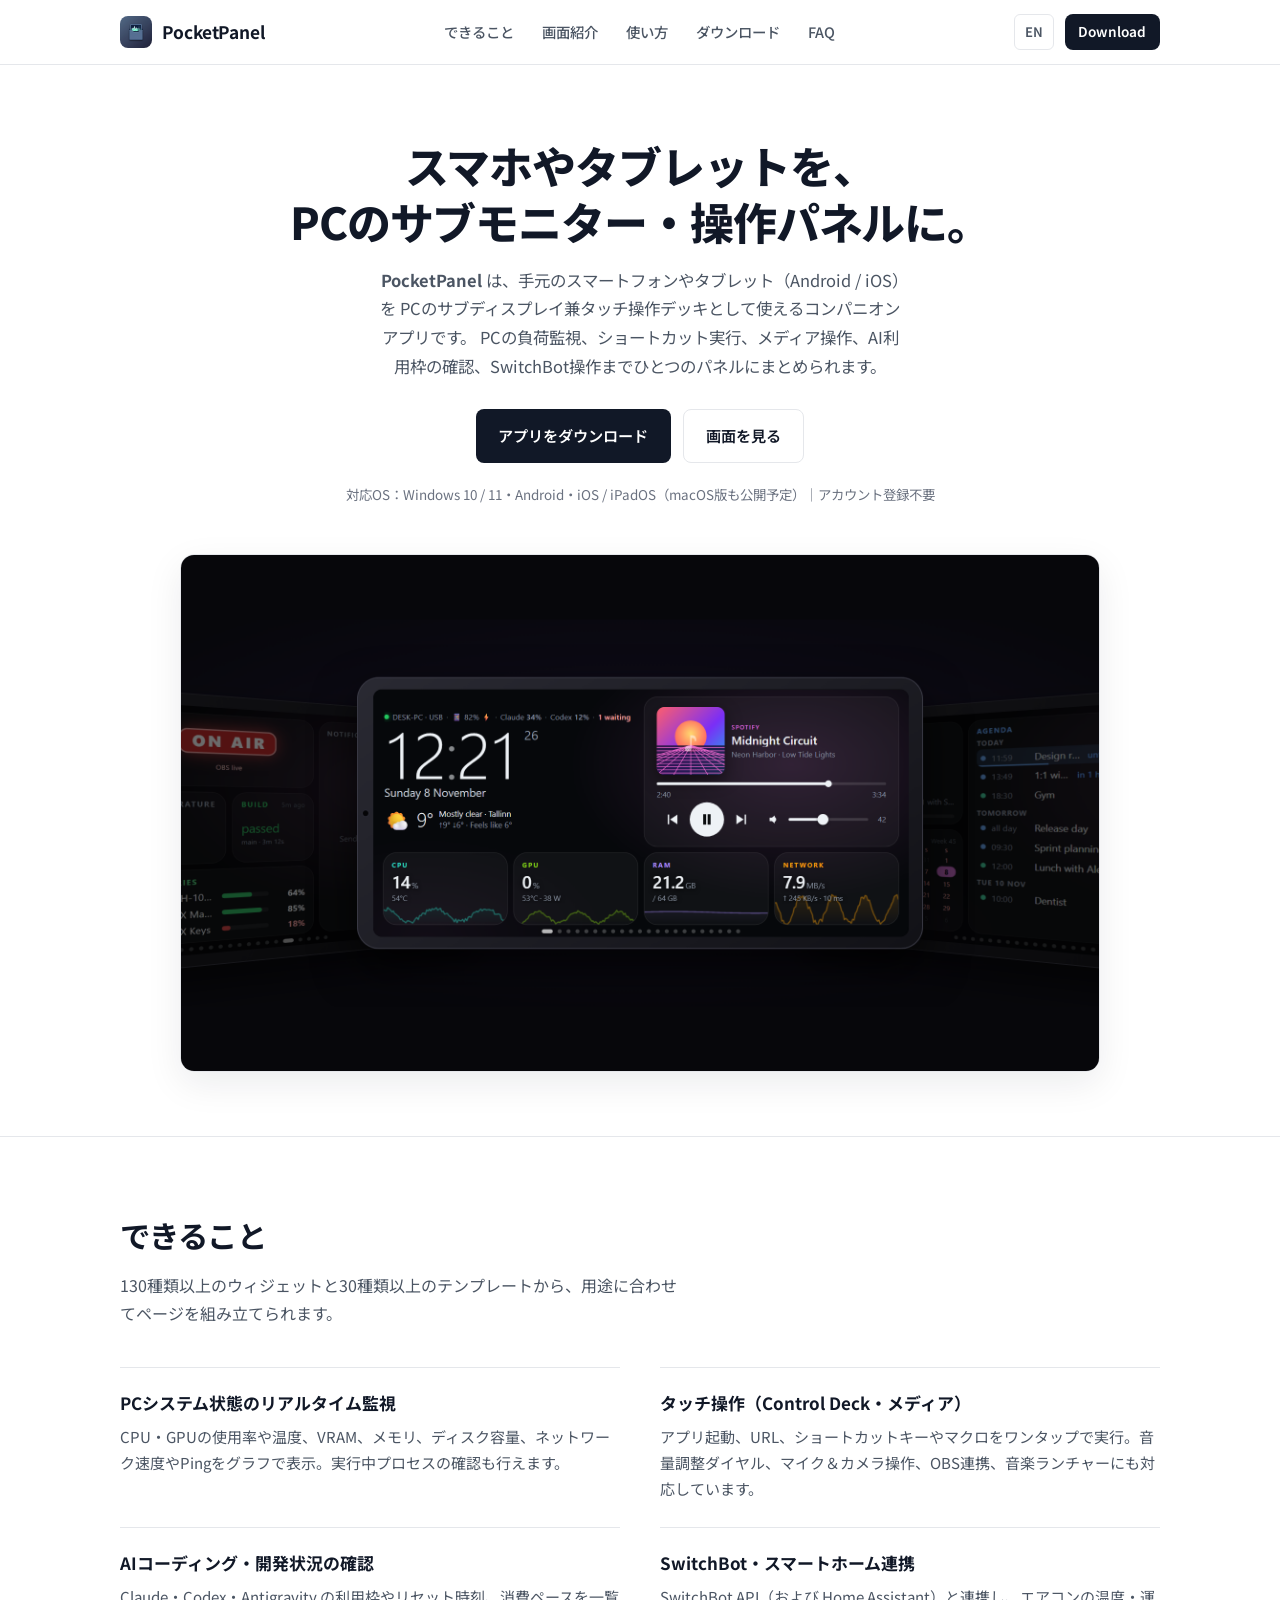
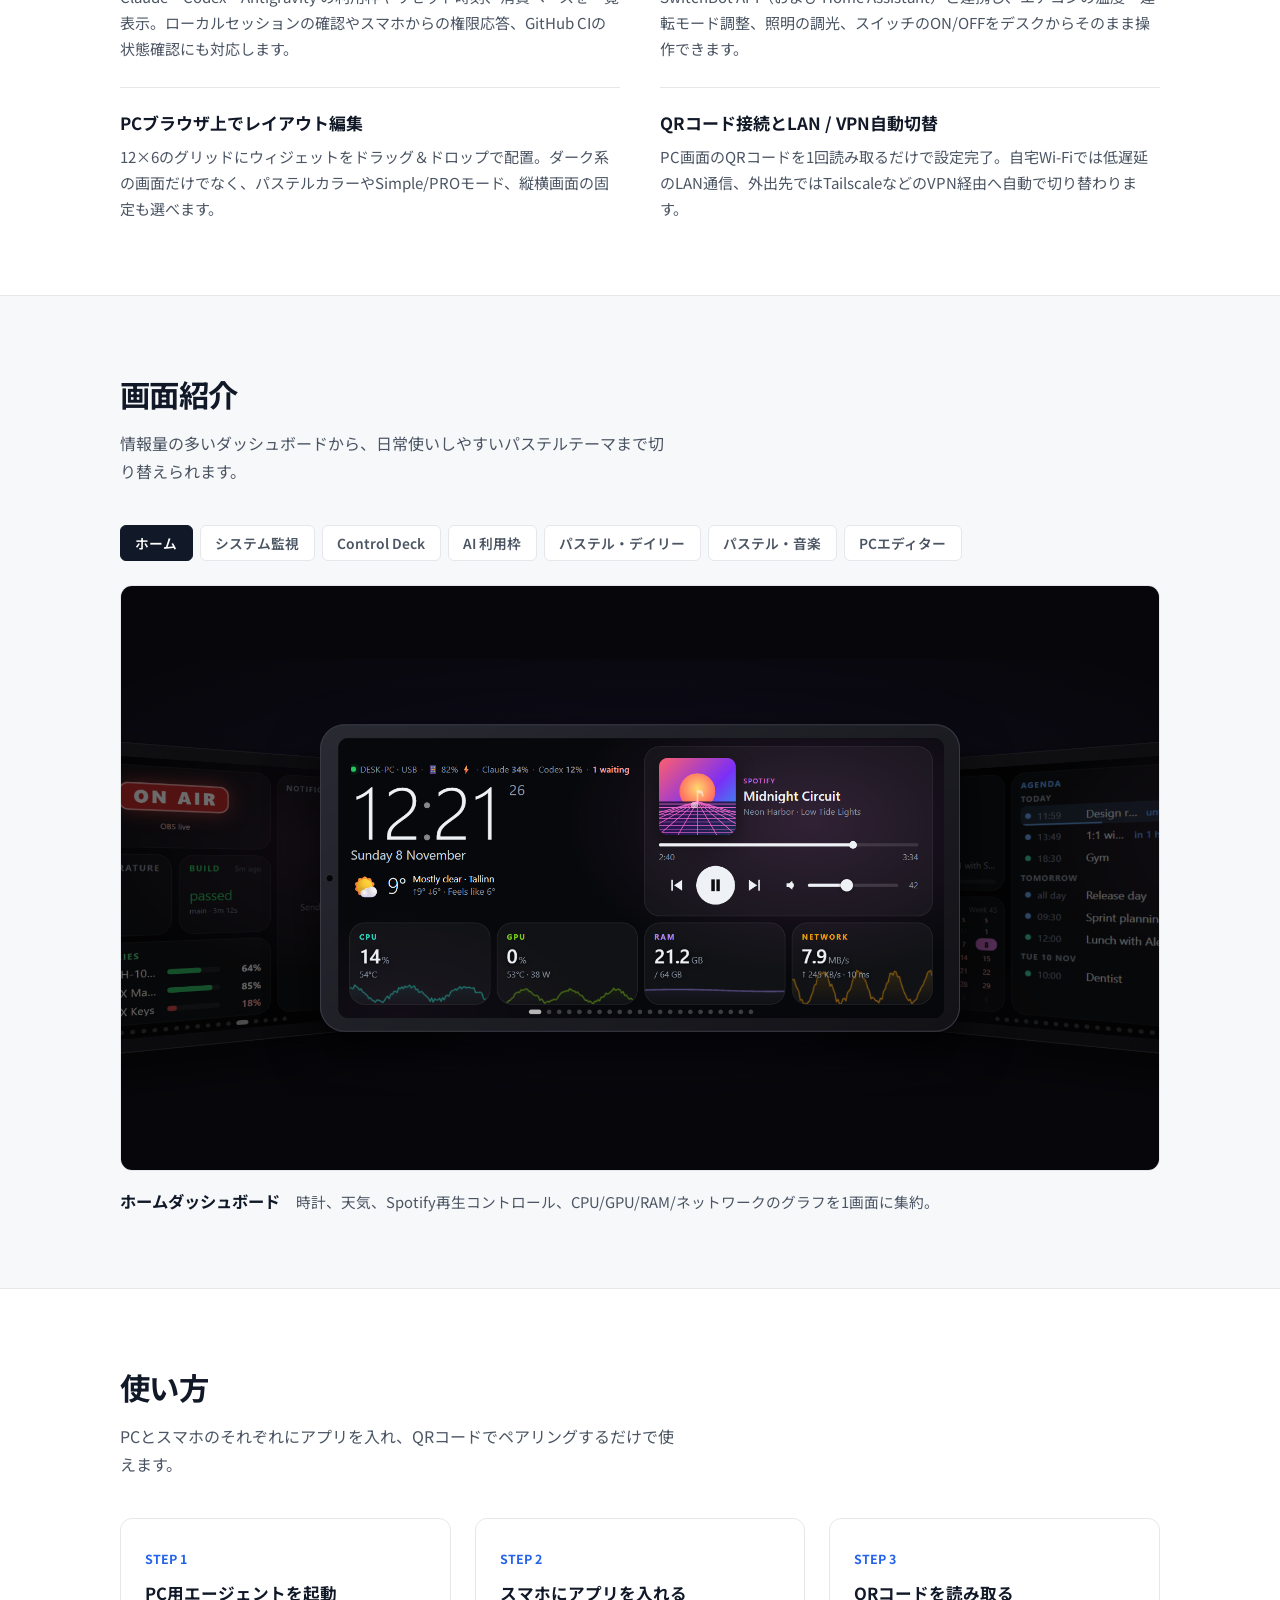
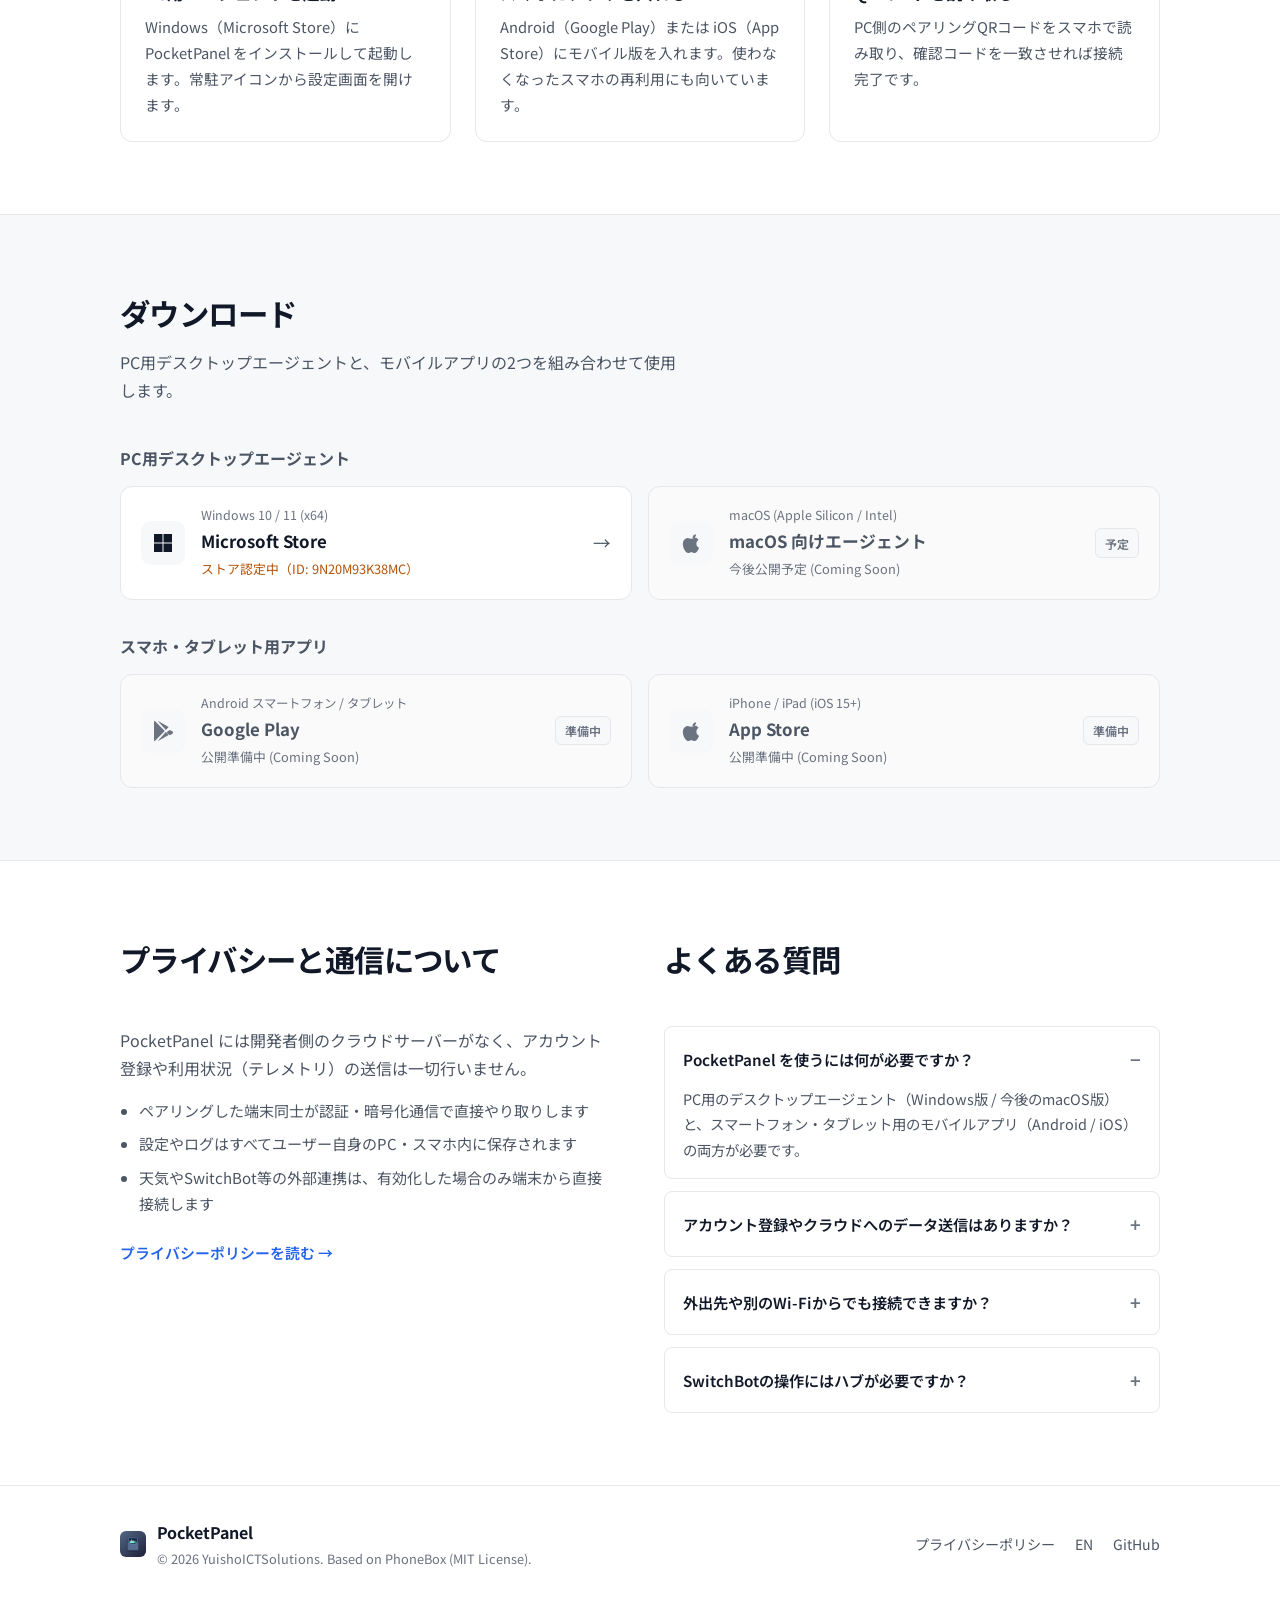
==== commit c97633b1: "fix: use Download label and prevent button wrapping on mobile header" ====
--- a/index.html
+++ b/index.html
@@ -1,4 +1,4 @@
-﻿<!DOCTYPE html>
+<!DOCTYPE html>
 <html lang="ja">
 <head>
   <meta charset="UTF-8">
@@ -123,7 +123,7 @@
 
       <div class="header-actions">
         <a href="en/" class="lang-switch" hreflang="en" lang="en" aria-label="Switch to English">EN</a>
-        <a href="#download" class="btn btn-sm btn-primary">ダウンロード</a>
+        <a href="#download" class="btn btn-sm btn-primary">Download</a>
         <button class="menu-toggle" id="menuToggle" aria-label="メニューを開く" aria-expanded="false">
           <span></span><span></span><span></span>
         </button>
--- a/styles.css
+++ b/styles.css
@@ -166,6 +166,7 @@
   justify-content: center;
   gap: 0.45rem;
   font-weight: 600;
+  white-space: nowrap;
   border-radius: var(--radius-sm);
   transition: background 0.15s, border-color 0.15s, color 0.15s;
   cursor: pointer;
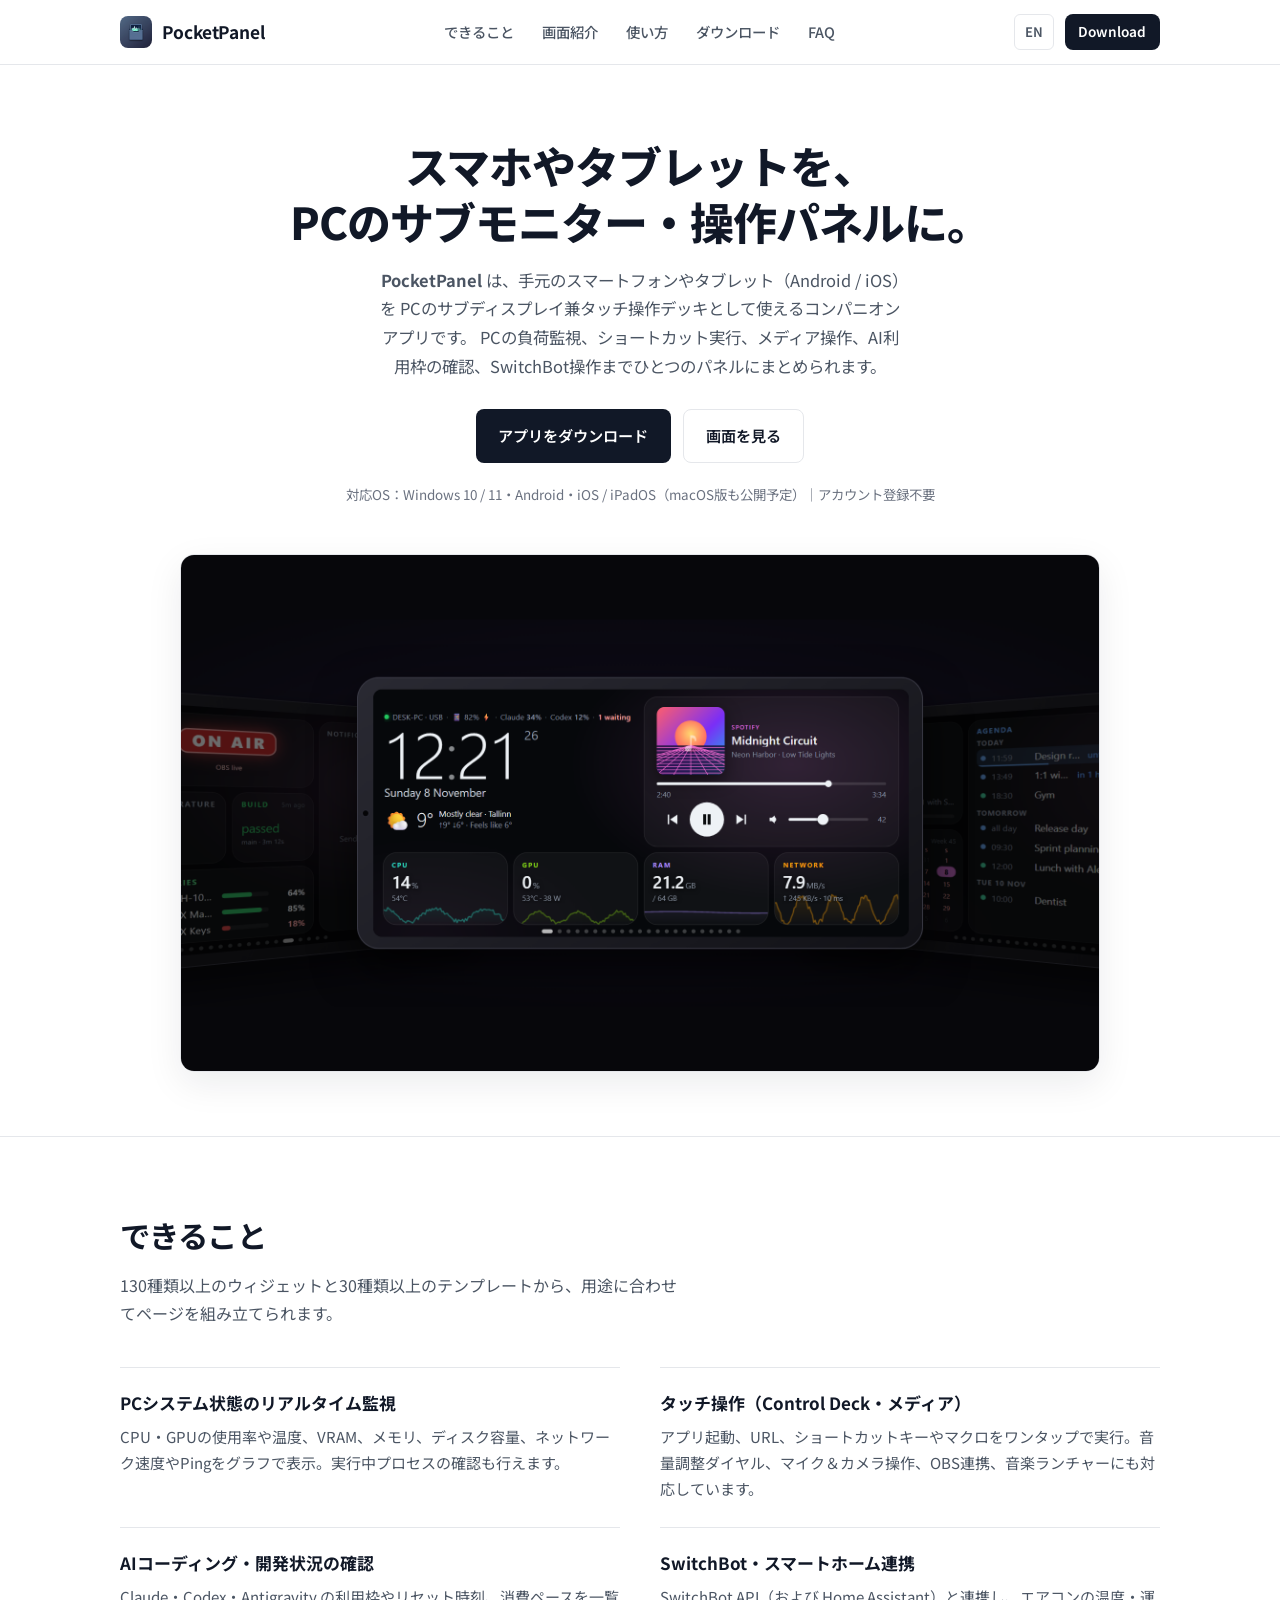
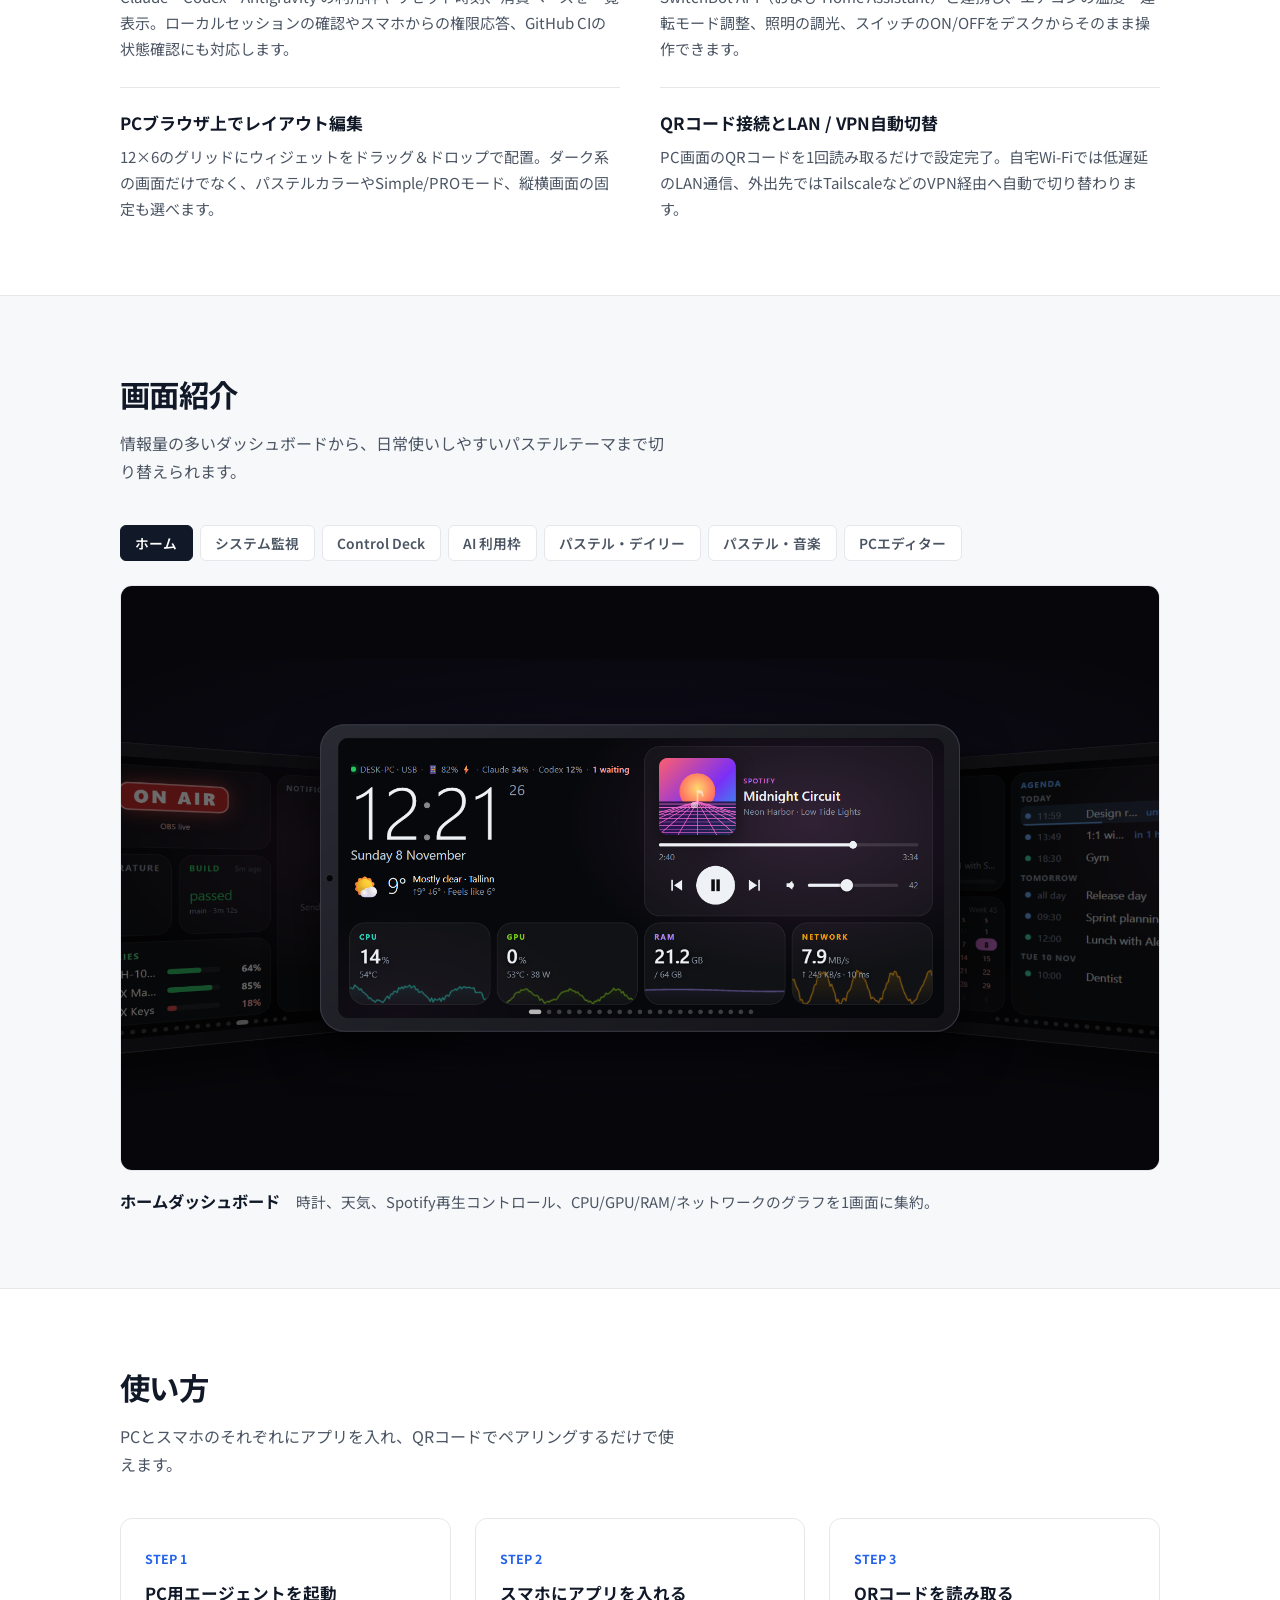
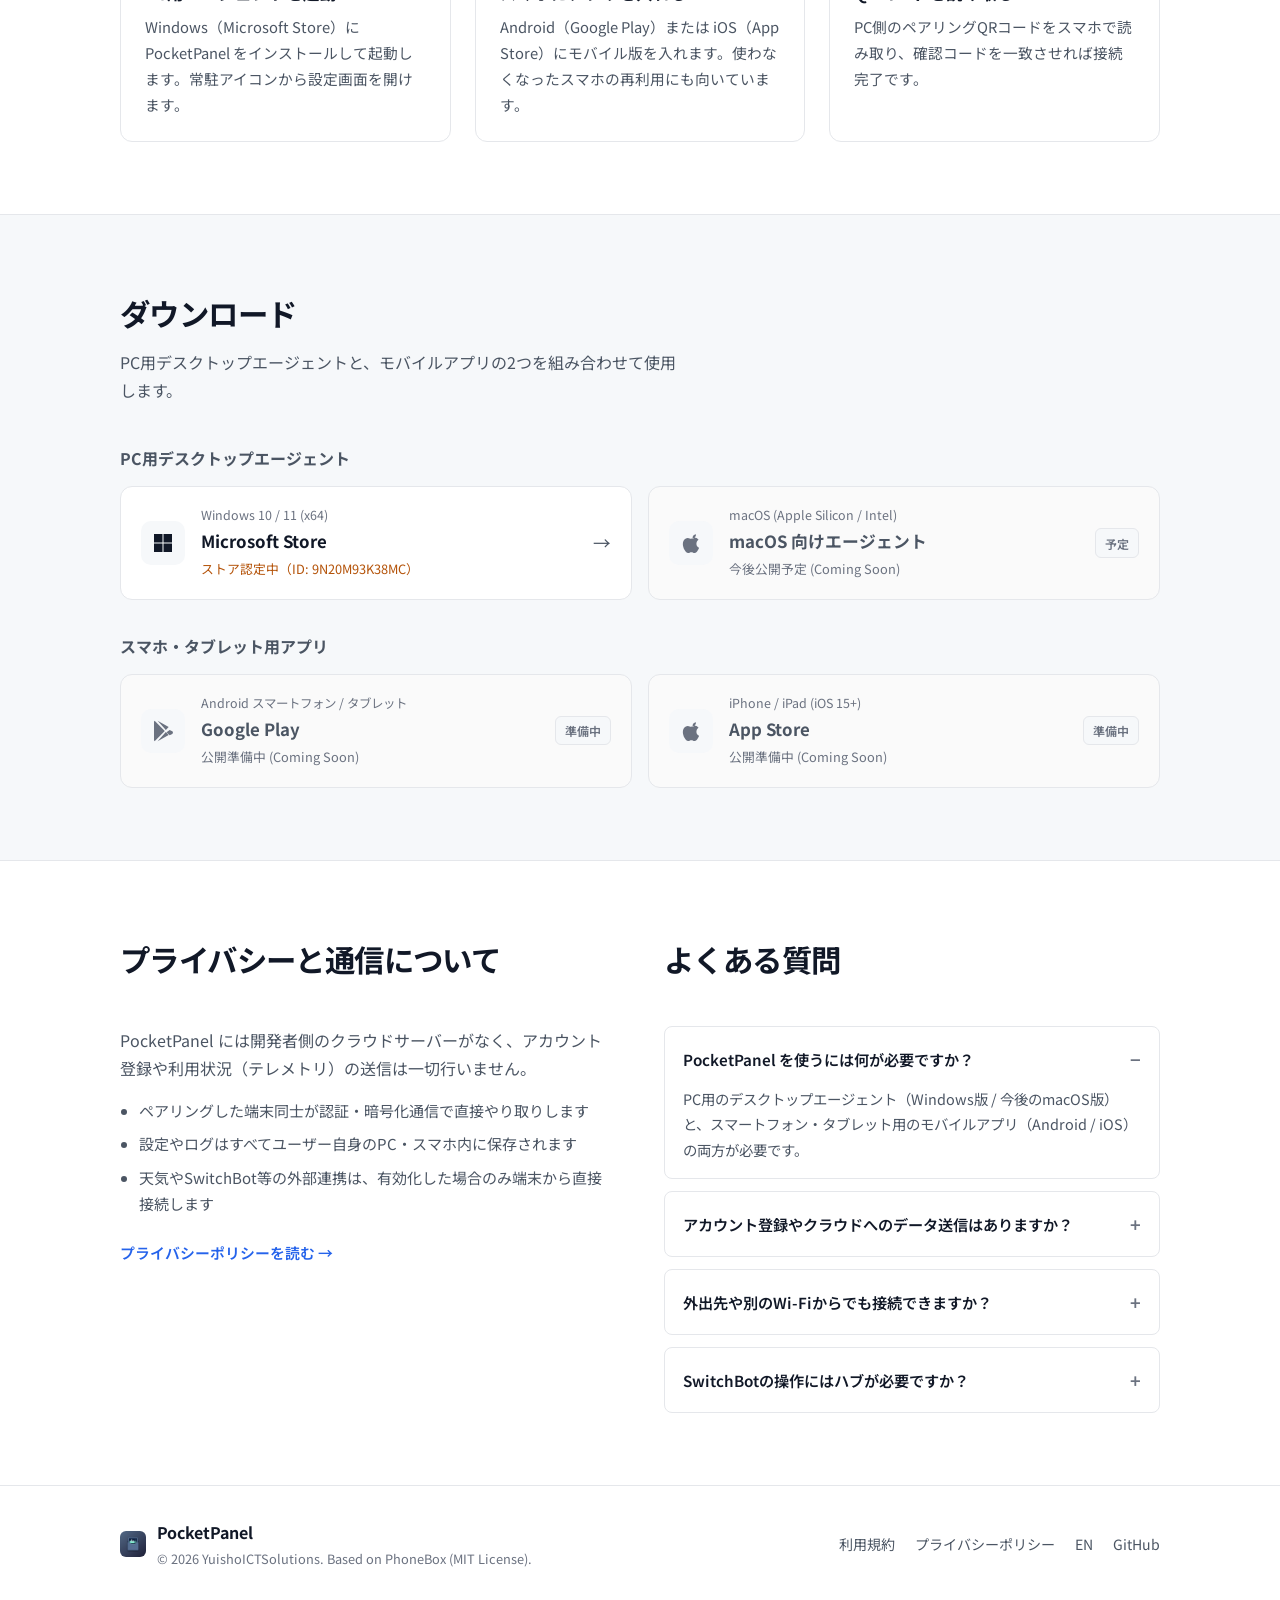
==== commit 9d4985a2: "docs: add bilingual Terms of Service page with disclaimer and liability limit" ====
--- a/index.html
+++ b/index.html
@@ -399,6 +399,7 @@
         </div>
       </div>
       <div class="footer-links">
+        <a href="terms.html">利用規約</a>
         <a href="privacy.html">プライバシーポリシー</a>
         <a href="en/" hreflang="en" lang="en">EN</a>
         <a href="https://github.com/shou160714/PocketPanel" target="_blank" rel="noopener noreferrer">GitHub</a>
